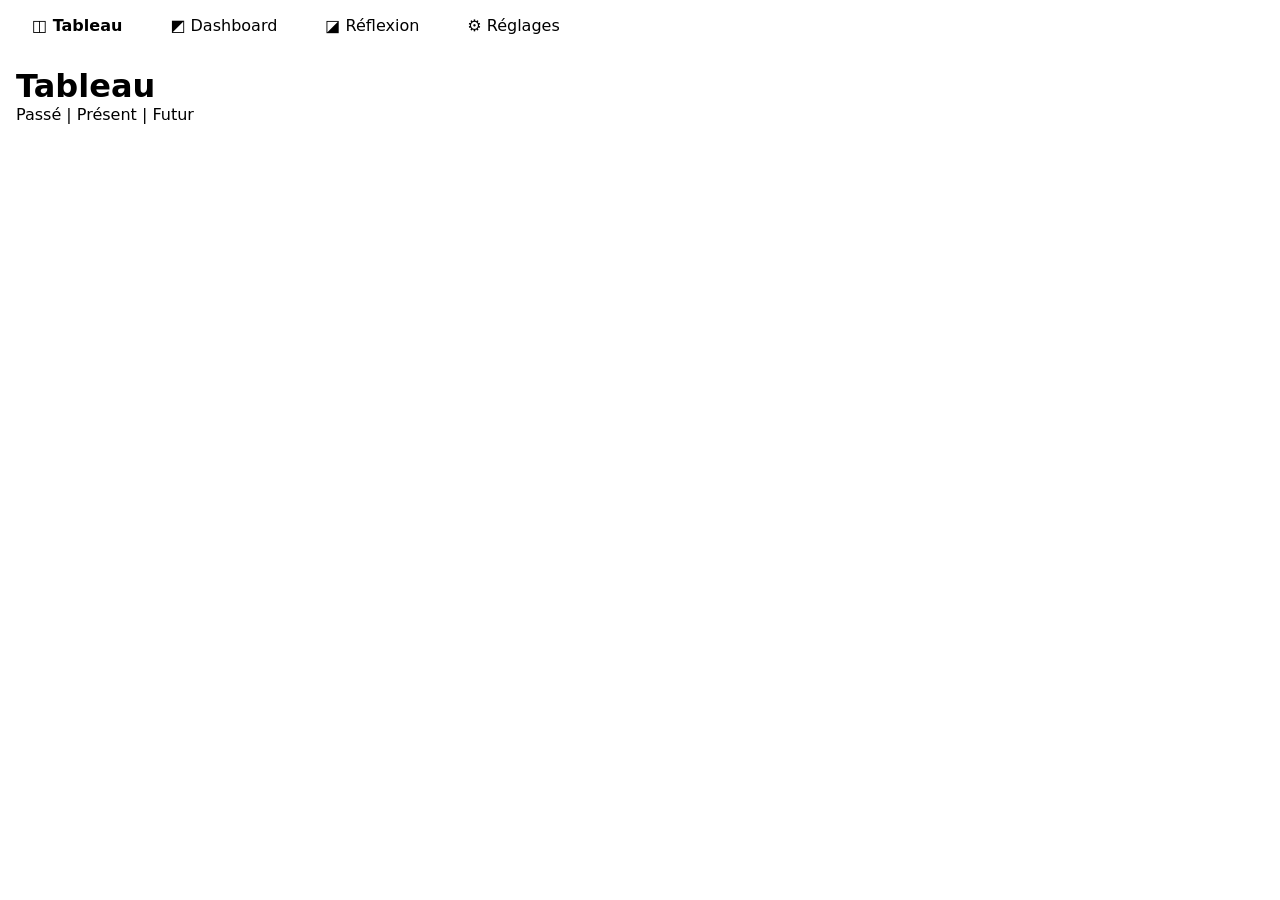
==== index.html @ 996bc5e1 "feat: add app shell with hash-based SPA router and navigation Create the main HTML shell, hash-based" ====
<!DOCTYPE html>
<html lang="fr">
<head>
  <meta charset="UTF-8">
  <meta name="viewport" content="width=device-width, initial-scale=1.0">
  <title>HabitTrack</title>
  <link rel="stylesheet" href="css/styles.css">
</head>
<body>
  <div id="root">
    <nav id="nav"></nav>
    <main id="app"></main>
  </div>
  <script type="module" src="js/app.js"></script>
</body>
</html>
---- css/styles.css ----
*, *::before, *::after { box-sizing: border-box; margin: 0; padding: 0; }
body { font-family: system-ui, -apple-system, sans-serif; min-height: 100vh; }
.nav-list { display: flex; list-style: none; gap: 1rem; padding: 1rem; }
.nav-link { text-decoration: none; color: inherit; padding: 0.5rem 1rem; border-radius: 0.5rem; }
.nav-link.active { font-weight: bold; }
#app { padding: 1rem; }
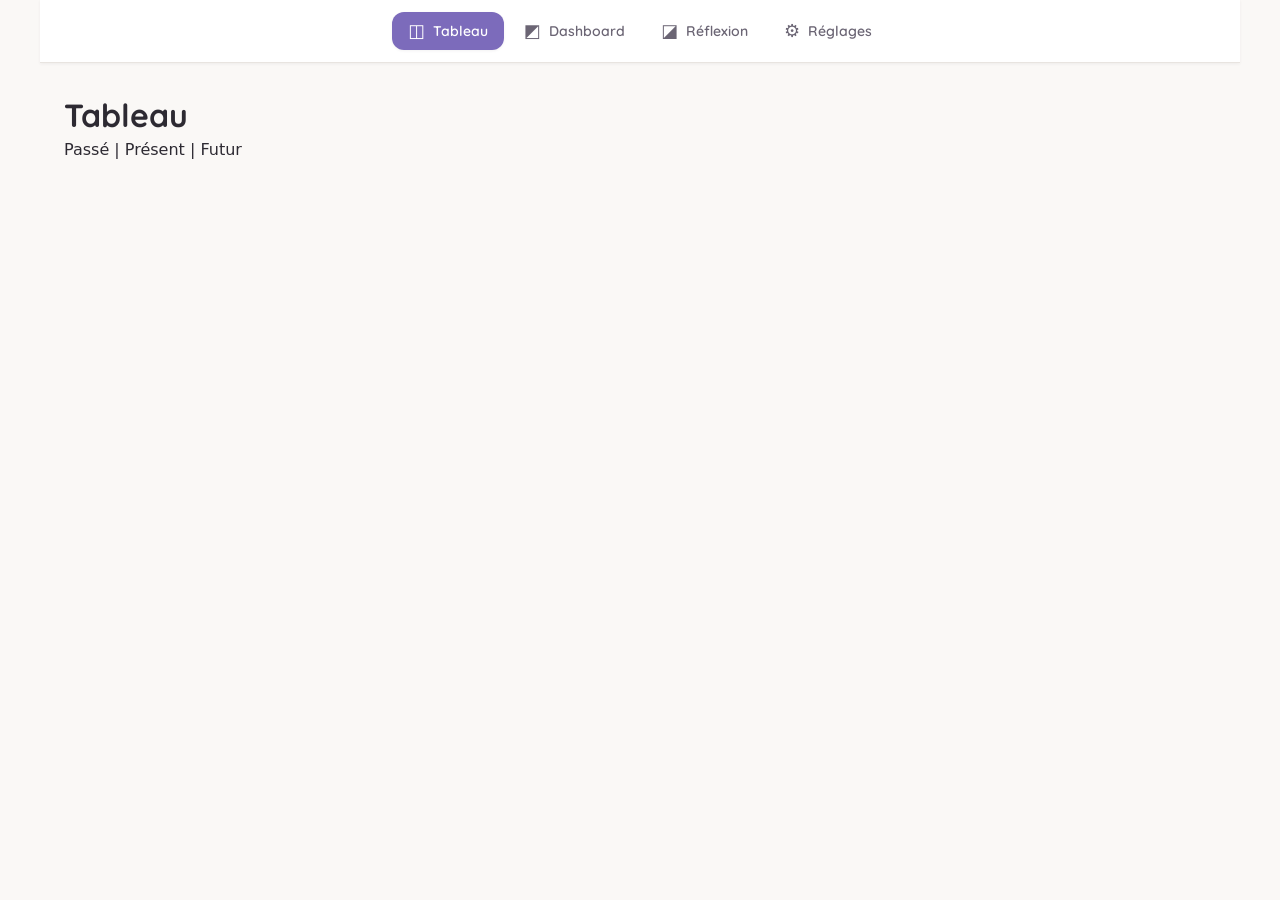
==== commit 34c6aa62: "feat: add UI/UX design system with temporal zone theming Warm personal growth aesthetic with Quicksa" ====
--- a/index.html
+++ b/index.html
@@ -4,6 +4,8 @@
   <meta charset="UTF-8">
   <meta name="viewport" content="width=device-width, initial-scale=1.0">
   <title>HabitTrack</title>
+  <link rel="preconnect" href="https://fonts.googleapis.com">
+  <link rel="preconnect" href="https://fonts.gstatic.com" crossorigin>
   <link rel="stylesheet" href="css/styles.css">
 </head>
 <body>
--- a/css/styles.css
+++ b/css/styles.css
@@ -1,6 +1,821 @@
-*, *::before, *::after { box-sizing: border-box; margin: 0; padding: 0; }
-body { font-family: system-ui, -apple-system, sans-serif; min-height: 100vh; }
-.nav-list { display: flex; list-style: none; gap: 1rem; padding: 1rem; }
-.nav-link { text-decoration: none; color: inherit; padding: 0.5rem 1rem; border-radius: 0.5rem; }
-.nav-link.active { font-weight: bold; }
-#app { padding: 1rem; }
+/* =============================================
+   HabitTrack — Design System
+   Personal habit tracker: Past / Present / Future
+
+   Typography: Quicksand (headings) + system-ui (body)
+   Style: Warm bento cards, soft shadows, rounded corners
+   ============================================= */
+
+/* --- Google Fonts --- */
+@import url('https://fonts.googleapis.com/css2?family=Quicksand:wght@400;500;600;700&display=swap');
+
+/* --- Design Tokens --- */
+:root {
+  /* Brand */
+  --color-primary: #7C6BBB;
+  --color-primary-light: #A594D6;
+  --color-primary-dark: #5B4A9E;
+
+  /* Temporal Zones */
+  --color-past: #C9A9A6;
+  --color-past-light: #F5EDEC;
+  --color-past-dark: #A07D79;
+  --color-past-bg: #FDF8F7;
+
+  --color-present: #2D9F72;
+  --color-present-light: #D1F0E2;
+  --color-present-dark: #1B7A53;
+  --color-present-bg: #F0FAF5;
+
+  --color-future: #6C8EBF;
+  --color-future-light: #E0EAF5;
+  --color-future-dark: #4A6D9E;
+  --color-future-bg: #F4F8FC;
+
+  /* Surfaces */
+  --color-bg: #FAF8F6;
+  --color-surface: #FFFFFF;
+  --color-surface-hover: #F7F5F3;
+
+  /* Text */
+  --color-text: #2D2A32;
+  --color-text-secondary: #6B6574;
+  --color-text-muted: #9D96A6;
+
+  /* Semantic */
+  --color-success: #2D9F72;
+  --color-danger: #D64545;
+  --color-danger-light: #FDF0F0;
+  --color-warning: #E5A828;
+
+  /* Borders & Shadows */
+  --color-border: #E8E4E0;
+  --shadow-sm: 0 1px 3px rgba(45, 42, 50, 0.06);
+  --shadow-md: 0 4px 12px rgba(45, 42, 50, 0.08);
+  --shadow-lg: 0 8px 24px rgba(45, 42, 50, 0.10);
+
+  /* Spacing (4px base) */
+  --space-1: 0.25rem;
+  --space-2: 0.5rem;
+  --space-3: 0.75rem;
+  --space-4: 1rem;
+  --space-5: 1.25rem;
+  --space-6: 1.5rem;
+  --space-8: 2rem;
+  --space-10: 2.5rem;
+  --space-12: 3rem;
+
+  /* Radius */
+  --radius-sm: 8px;
+  --radius-md: 12px;
+  --radius-lg: 16px;
+  --radius-xl: 20px;
+
+  /* Typography */
+  --font-heading: 'Quicksand', system-ui, sans-serif;
+  --font-body: system-ui, -apple-system, 'Segoe UI', sans-serif;
+  --font-size-xs: 0.75rem;
+  --font-size-sm: 0.875rem;
+  --font-size-base: 1rem;
+  --font-size-lg: 1.125rem;
+  --font-size-xl: 1.25rem;
+  --font-size-2xl: 1.5rem;
+  --font-size-3xl: 2rem;
+
+  /* Transitions */
+  --transition-fast: 150ms ease;
+  --transition-base: 200ms ease;
+  --transition-slow: 300ms ease;
+}
+
+/* --- Reset & Base --- */
+*, *::before, *::after {
+  box-sizing: border-box;
+  margin: 0;
+  padding: 0;
+}
+
+html {
+  font-size: 16px;
+  -webkit-text-size-adjust: 100%;
+}
+
+body {
+  font-family: var(--font-body);
+  font-size: var(--font-size-base);
+  line-height: 1.6;
+  color: var(--color-text);
+  background-color: var(--color-bg);
+  min-height: 100vh;
+  -webkit-font-smoothing: antialiased;
+}
+
+h1, h2, h3, h4 {
+  font-family: var(--font-heading);
+  font-weight: 700;
+  line-height: 1.3;
+  color: var(--color-text);
+}
+
+h1 { font-size: var(--font-size-3xl); }
+h2 { font-size: var(--font-size-2xl); margin-bottom: var(--space-4); }
+h3 { font-size: var(--font-size-lg); }
+
+/* --- Layout --- */
+#root {
+  max-width: 1200px;
+  margin: 0 auto;
+  min-height: 100vh;
+}
+
+#app {
+  padding: var(--space-6) var(--space-4);
+}
+
+@media (min-width: 768px) {
+  #app {
+    padding: var(--space-8) var(--space-6);
+  }
+}
+
+/* --- Navigation --- */
+#nav {
+  background: var(--color-surface);
+  border-bottom: 1px solid var(--color-border);
+  position: sticky;
+  top: 0;
+  z-index: 100;
+  box-shadow: var(--shadow-sm);
+}
+
+.nav-list {
+  display: flex;
+  list-style: none;
+  gap: var(--space-1);
+  padding: var(--space-3) var(--space-4);
+  justify-content: center;
+}
+
+.nav-link {
+  display: flex;
+  align-items: center;
+  gap: var(--space-2);
+  text-decoration: none;
+  color: var(--color-text-secondary);
+  padding: var(--space-2) var(--space-4);
+  border-radius: var(--radius-md);
+  font-family: var(--font-heading);
+  font-weight: 600;
+  font-size: var(--font-size-sm);
+  transition: all var(--transition-base);
+  cursor: pointer;
+}
+
+.nav-link:hover {
+  background: var(--color-surface-hover);
+  color: var(--color-text);
+}
+
+.nav-link:focus-visible {
+  outline: 2px solid var(--color-primary);
+  outline-offset: 2px;
+}
+
+.nav-link.active {
+  background: var(--color-primary);
+  color: #FFFFFF;
+  box-shadow: var(--shadow-sm);
+}
+
+.nav-icon {
+  font-size: var(--font-size-lg);
+  line-height: 1;
+}
+
+.nav-label {
+  display: none;
+}
+
+@media (min-width: 480px) {
+  .nav-label {
+    display: inline;
+  }
+}
+
+/* =============================================
+   BOARD PAGE
+   ============================================= */
+
+.board {
+  display: grid;
+  grid-template-columns: 1fr;
+  gap: var(--space-6);
+}
+
+@media (min-width: 768px) {
+  .board {
+    grid-template-columns: 1fr 1.2fr 1fr;
+    gap: var(--space-5);
+  }
+}
+
+.board-column {
+  background: var(--color-surface);
+  border-radius: var(--radius-xl);
+  padding: var(--space-5);
+  box-shadow: var(--shadow-sm);
+  border: 2px solid transparent;
+  transition: box-shadow var(--transition-base);
+  display: flex;
+  flex-direction: column;
+  min-height: 300px;
+}
+
+.board-column:hover {
+  box-shadow: var(--shadow-md);
+}
+
+/* Past zone */
+.board-column--past {
+  background: var(--color-past-bg);
+  border-color: var(--color-past-light);
+}
+
+.board-column--past .board-column-header h2 {
+  color: var(--color-past-dark);
+}
+
+/* Present zone — most prominent */
+.board-column--present {
+  background: var(--color-present-bg);
+  border-color: var(--color-present);
+  box-shadow: var(--shadow-md);
+}
+
+.board-column--present .board-column-header h2 {
+  color: var(--color-present-dark);
+}
+
+/* Future zone */
+.board-column--future {
+  background: var(--color-future-bg);
+  border-color: var(--color-future-light);
+}
+
+.board-column--future .board-column-header h2 {
+  color: var(--color-future-dark);
+}
+
+.board-column-header {
+  margin-bottom: var(--space-4);
+  padding-bottom: var(--space-3);
+  border-bottom: 1px solid var(--color-border);
+}
+
+.board-column-sublabel {
+  font-size: var(--font-size-sm);
+  color: var(--color-text-muted);
+  margin-top: var(--space-1);
+}
+
+.board-cards {
+  display: flex;
+  flex-direction: column;
+  gap: var(--space-3);
+  flex: 1;
+}
+
+.board-add {
+  margin-top: var(--space-4);
+  padding: var(--space-3) var(--space-4);
+  background: transparent;
+  border: 2px dashed var(--color-border);
+  border-radius: var(--radius-md);
+  color: var(--color-text-muted);
+  font-family: var(--font-heading);
+  font-weight: 600;
+  font-size: var(--font-size-sm);
+  cursor: pointer;
+  transition: all var(--transition-base);
+}
+
+.board-add:hover {
+  border-color: var(--color-primary-light);
+  color: var(--color-primary);
+  background: rgba(124, 107, 187, 0.04);
+}
+
+.board-add:focus-visible {
+  outline: 2px solid var(--color-primary);
+  outline-offset: 2px;
+}
+
+/* =============================================
+   HABIT CARDS
+   ============================================= */
+
+.habit-card {
+  background: var(--color-surface);
+  border-radius: var(--radius-md);
+  padding: var(--space-4);
+  box-shadow: var(--shadow-sm);
+  border-left: 4px solid var(--color-border);
+  transition: all var(--transition-base);
+}
+
+.habit-card:hover {
+  box-shadow: var(--shadow-md);
+  transform: translateY(-1px);
+}
+
+.habit-card--past {
+  border-left-color: var(--color-past);
+}
+
+.habit-card--present {
+  border-left-color: var(--color-present);
+}
+
+.habit-card--future {
+  border-left-color: var(--color-future);
+}
+
+.habit-card-header {
+  display: flex;
+  align-items: baseline;
+  gap: var(--space-2);
+  margin-bottom: var(--space-2);
+}
+
+.habit-title {
+  font-family: var(--font-heading);
+  font-size: var(--font-size-base);
+  font-weight: 600;
+  color: var(--color-text);
+  flex: 1;
+}
+
+.habit-category {
+  font-size: var(--font-size-xs);
+  color: var(--color-text-muted);
+  background: var(--color-surface-hover);
+  padding: var(--space-1) var(--space-2);
+  border-radius: var(--radius-sm);
+  white-space: nowrap;
+}
+
+.habit-card-meta {
+  display: flex;
+  align-items: center;
+  gap: var(--space-3);
+  margin-bottom: var(--space-3);
+  font-size: var(--font-size-sm);
+}
+
+.habit-streak {
+  color: var(--color-present-dark);
+  font-weight: 600;
+  font-family: var(--font-heading);
+}
+
+.habit-check {
+  width: 36px;
+  height: 36px;
+  border-radius: 50%;
+  border: 2px solid var(--color-border);
+  background: var(--color-surface);
+  color: var(--color-text-muted);
+  font-size: var(--font-size-lg);
+  display: flex;
+  align-items: center;
+  justify-content: center;
+  cursor: pointer;
+  transition: all var(--transition-fast);
+  margin-left: auto;
+  line-height: 1;
+}
+
+.habit-check:hover {
+  border-color: var(--color-present);
+  color: var(--color-present);
+}
+
+.habit-check.checked {
+  background: var(--color-present);
+  border-color: var(--color-present);
+  color: #FFFFFF;
+}
+
+.habit-check:focus-visible {
+  outline: 2px solid var(--color-primary);
+  outline-offset: 2px;
+}
+
+.habit-days-since {
+  color: var(--color-past-dark);
+  font-weight: 600;
+  font-family: var(--font-heading);
+}
+
+.habit-target {
+  color: var(--color-future-dark);
+  font-size: var(--font-size-sm);
+}
+
+.habit-card-actions {
+  display: flex;
+  align-items: center;
+  gap: var(--space-2);
+  padding-top: var(--space-3);
+  border-top: 1px solid var(--color-border);
+}
+
+.habit-move,
+.habit-delete {
+  padding: var(--space-1) var(--space-2);
+  border: 1px solid var(--color-border);
+  border-radius: var(--radius-sm);
+  background: var(--color-surface);
+  color: var(--color-text-secondary);
+  font-size: var(--font-size-sm);
+  cursor: pointer;
+  transition: all var(--transition-fast);
+  min-width: 32px;
+  min-height: 32px;
+  display: flex;
+  align-items: center;
+  justify-content: center;
+}
+
+.habit-move:hover {
+  border-color: var(--color-primary-light);
+  color: var(--color-primary);
+  background: rgba(124, 107, 187, 0.06);
+}
+
+.habit-delete {
+  margin-left: auto;
+}
+
+.habit-delete:hover {
+  border-color: var(--color-danger);
+  color: var(--color-danger);
+  background: var(--color-danger-light);
+}
+
+.habit-move:focus-visible,
+.habit-delete:focus-visible {
+  outline: 2px solid var(--color-primary);
+  outline-offset: 2px;
+}
+
+/* =============================================
+   DASHBOARD PAGE
+   ============================================= */
+
+.dashboard {
+  max-width: 900px;
+}
+
+.dashboard h1 {
+  margin-bottom: var(--space-6);
+}
+
+.stats-grid {
+  display: grid;
+  grid-template-columns: repeat(2, 1fr);
+  gap: var(--space-4);
+  margin-bottom: var(--space-8);
+}
+
+@media (min-width: 600px) {
+  .stats-grid {
+    grid-template-columns: repeat(4, 1fr);
+  }
+}
+
+.stat-card {
+  background: var(--color-surface);
+  border-radius: var(--radius-lg);
+  padding: var(--space-5);
+  box-shadow: var(--shadow-sm);
+  text-align: center;
+  display: flex;
+  flex-direction: column;
+  gap: var(--space-2);
+}
+
+.stat-value {
+  font-family: var(--font-heading);
+  font-size: var(--font-size-3xl);
+  font-weight: 700;
+  color: var(--color-primary);
+  line-height: 1;
+  font-variant-numeric: tabular-nums;
+}
+
+.stat-label {
+  font-size: var(--font-size-sm);
+  color: var(--color-text-muted);
+  font-weight: 500;
+}
+
+.dashboard-section {
+  background: var(--color-surface);
+  border-radius: var(--radius-lg);
+  padding: var(--space-6);
+  box-shadow: var(--shadow-sm);
+  margin-bottom: var(--space-6);
+}
+
+.dashboard-section h2 {
+  font-size: var(--font-size-xl);
+  margin-bottom: var(--space-4);
+}
+
+.chart-container {
+  width: 100%;
+  overflow-x: auto;
+}
+
+.chart-svg {
+  display: block;
+}
+
+.acquired-list,
+.upcoming-list {
+  list-style: none;
+  display: flex;
+  flex-direction: column;
+  gap: var(--space-3);
+}
+
+.acquired-list li,
+.upcoming-list li {
+  display: flex;
+  align-items: baseline;
+  gap: var(--space-2);
+  padding: var(--space-3);
+  background: var(--color-bg);
+  border-radius: var(--radius-sm);
+  font-weight: 500;
+}
+
+.text-muted {
+  color: var(--color-text-muted);
+  font-size: var(--font-size-sm);
+  font-weight: 400;
+}
+
+/* =============================================
+   WEEKLY REFLECTION PAGE
+   ============================================= */
+
+.weekly {
+  max-width: 700px;
+}
+
+.weekly h1 {
+  margin-bottom: var(--space-6);
+}
+
+.weekly-reminder {
+  background: linear-gradient(135deg, var(--color-present-light), var(--color-future-light));
+  color: var(--color-present-dark);
+  padding: var(--space-4);
+  border-radius: var(--radius-md);
+  font-weight: 600;
+  font-family: var(--font-heading);
+  margin-bottom: var(--space-6);
+  border: 1px solid var(--color-present-light);
+}
+
+.weekly-form {
+  background: var(--color-surface);
+  border-radius: var(--radius-lg);
+  padding: var(--space-6);
+  box-shadow: var(--shadow-sm);
+  margin-bottom: var(--space-8);
+}
+
+.form-group {
+  margin-bottom: var(--space-5);
+}
+
+.form-group:last-of-type {
+  margin-bottom: var(--space-6);
+}
+
+label {
+  display: block;
+  font-family: var(--font-heading);
+  font-weight: 600;
+  font-size: var(--font-size-base);
+  color: var(--color-text);
+  margin-bottom: var(--space-2);
+}
+
+textarea {
+  width: 100%;
+  padding: var(--space-3) var(--space-4);
+  border: 2px solid var(--color-border);
+  border-radius: var(--radius-md);
+  font-family: var(--font-body);
+  font-size: var(--font-size-base);
+  line-height: 1.6;
+  color: var(--color-text);
+  background: var(--color-bg);
+  resize: vertical;
+  transition: border-color var(--transition-fast);
+}
+
+textarea:focus {
+  outline: none;
+  border-color: var(--color-primary);
+  box-shadow: 0 0 0 3px rgba(124, 107, 187, 0.15);
+}
+
+textarea::placeholder {
+  color: var(--color-text-muted);
+}
+
+.weekly-history {
+  margin-top: var(--space-8);
+}
+
+.weekly-history h2 {
+  margin-bottom: var(--space-4);
+}
+
+.reflection-entry {
+  background: var(--color-surface);
+  border-radius: var(--radius-md);
+  margin-bottom: var(--space-3);
+  box-shadow: var(--shadow-sm);
+  overflow: hidden;
+}
+
+.reflection-entry summary {
+  padding: var(--space-4);
+  font-family: var(--font-heading);
+  font-weight: 600;
+  cursor: pointer;
+  transition: background var(--transition-fast);
+  list-style: none;
+}
+
+.reflection-entry summary::before {
+  content: '▸ ';
+  color: var(--color-primary);
+}
+
+.reflection-entry[open] summary::before {
+  content: '▾ ';
+}
+
+.reflection-entry summary:hover {
+  background: var(--color-surface-hover);
+}
+
+.reflection-content {
+  padding: 0 var(--space-4) var(--space-4);
+  display: flex;
+  flex-direction: column;
+  gap: var(--space-3);
+  font-size: var(--font-size-sm);
+  color: var(--color-text-secondary);
+  line-height: 1.7;
+}
+
+/* =============================================
+   SETTINGS PAGE
+   ============================================= */
+
+.settings {
+  max-width: 600px;
+}
+
+.settings h1 {
+  margin-bottom: var(--space-6);
+}
+
+.settings-section {
+  background: var(--color-surface);
+  border-radius: var(--radius-lg);
+  padding: var(--space-6);
+  box-shadow: var(--shadow-sm);
+  margin-bottom: var(--space-5);
+}
+
+.settings-section h2 {
+  font-size: var(--font-size-xl);
+  margin-bottom: var(--space-2);
+}
+
+.settings-section p {
+  color: var(--color-text-secondary);
+  font-size: var(--font-size-sm);
+  margin-bottom: var(--space-4);
+  line-height: 1.6;
+}
+
+.settings-danger {
+  border: 2px solid var(--color-danger-light);
+}
+
+.settings-danger h2 {
+  color: var(--color-danger);
+}
+
+/* =============================================
+   BUTTONS
+   ============================================= */
+
+.btn {
+  display: inline-flex;
+  align-items: center;
+  justify-content: center;
+  gap: var(--space-2);
+  padding: var(--space-3) var(--space-6);
+  border: 2px solid transparent;
+  border-radius: var(--radius-md);
+  font-family: var(--font-heading);
+  font-weight: 600;
+  font-size: var(--font-size-base);
+  cursor: pointer;
+  transition: all var(--transition-base);
+  text-decoration: none;
+  line-height: 1.4;
+  min-height: 44px;
+}
+
+.btn:focus-visible {
+  outline: 2px solid var(--color-primary);
+  outline-offset: 2px;
+}
+
+.btn-primary {
+  background: var(--color-primary);
+  color: #FFFFFF;
+  border-color: var(--color-primary);
+}
+
+.btn-primary:hover {
+  background: var(--color-primary-dark);
+  border-color: var(--color-primary-dark);
+  box-shadow: var(--shadow-md);
+}
+
+.btn-secondary {
+  background: var(--color-surface);
+  color: var(--color-text);
+  border-color: var(--color-border);
+}
+
+.btn-secondary:hover {
+  background: var(--color-surface-hover);
+  border-color: var(--color-text-muted);
+}
+
+.btn-danger {
+  background: var(--color-danger);
+  color: #FFFFFF;
+  border-color: var(--color-danger);
+}
+
+.btn-danger:hover {
+  background: #C03030;
+  border-color: #C03030;
+  box-shadow: var(--shadow-md);
+}
+
+/* =============================================
+   STATUS & FEEDBACK
+   ============================================= */
+
+.status-success {
+  color: var(--color-success);
+  font-weight: 600;
+  font-size: var(--font-size-sm);
+}
+
+.status-error {
+  color: var(--color-danger);
+  font-weight: 600;
+  font-size: var(--font-size-sm);
+}
+
+/* =============================================
+   REDUCED MOTION
+   ============================================= */
+
+@media (prefers-reduced-motion: reduce) {
+  *, *::before, *::after {
+    transition-duration: 0.01ms !important;
+    animation-duration: 0.01ms !important;
+  }
+
+  .habit-card:hover {
+    transform: none;
+  }
+}
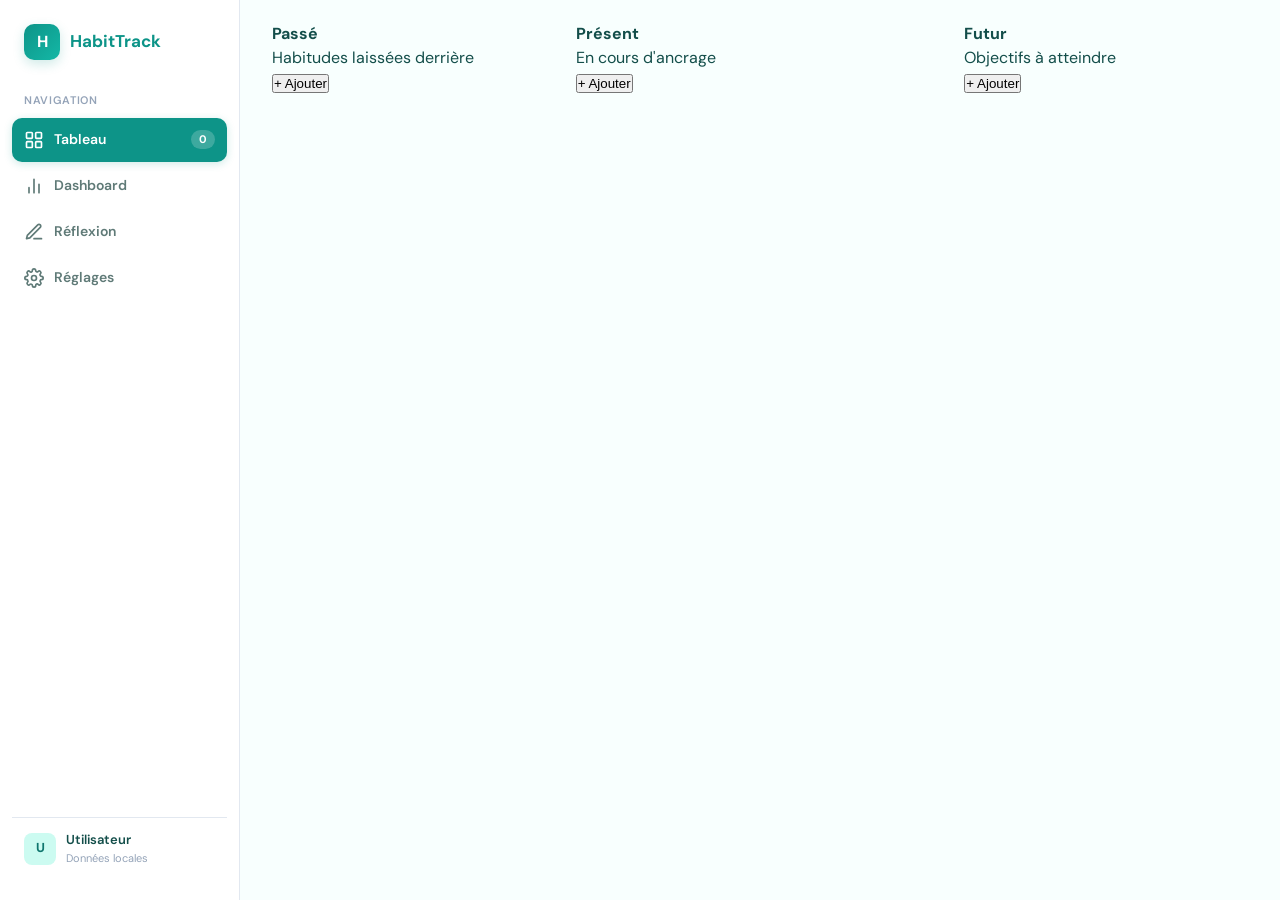
==== commit c2ad6a87: "feat: add theme system with light/dark modes and mobile bottom nav Add teal/light/dark theme palette" ====
--- a/index.html
+++ b/index.html
@@ -6,13 +6,31 @@
   <title>HabitTrack</title>
   <link rel="preconnect" href="https://fonts.googleapis.com">
   <link rel="preconnect" href="https://fonts.gstatic.com" crossorigin>
+  <link href="https://fonts.googleapis.com/css2?family=DM+Sans:wght@400;500;600;700&display=swap" rel="stylesheet">
+  <script>
+    // Apply theme before first paint to prevent flash
+    (function() {
+      try {
+        var raw = localStorage.getItem('habittrack_data');
+        if (raw) {
+          var d = JSON.parse(raw);
+          var t = d.settings && d.settings.theme;
+          if (t && t !== 'teal') document.documentElement.setAttribute('data-theme', t);
+        } else if (window.matchMedia('(prefers-color-scheme: dark)').matches) {
+          document.documentElement.setAttribute('data-theme', 'dark');
+        }
+      } catch(e) {}
+    })();
+  </script>
   <link rel="stylesheet" href="css/styles.css">
 </head>
 <body>
-  <div id="root">
-    <nav id="nav"></nav>
+  <aside class="sidebar" id="sidebar"></aside>
+  <nav class="bottom-nav" id="bottom-nav" aria-label="Navigation mobile"></nav>
+  <div class="main-wrap">
     <main id="app"></main>
   </div>
+  <div class="toast-container" id="toast-container"></div>
   <script type="module" src="js/app.js"></script>
 </body>
 </html>
--- a/css/styles.css
+++ b/css/styles.css
@@ -1,821 +1,437 @@
 /* =============================================
-   HabitTrack — Design System
-   Personal habit tracker: Past / Present / Future
-
-   Typography: Quicksand (headings) + system-ui (body)
-   Style: Warm bento cards, soft shadows, rounded corners
+   HabitTrack — V2 "Sidebar" Design System
+   DM Sans · Teal primary · Sidebar layout
    ============================================= */
 
-/* --- Google Fonts --- */
-@import url('https://fonts.googleapis.com/css2?family=Quicksand:wght@400;500;600;700&display=swap');
-
-/* --- Design Tokens --- */
 :root {
-  /* Brand */
-  --color-primary: #7C6BBB;
-  --color-primary-light: #A594D6;
-  --color-primary-dark: #5B4A9E;
-
-  /* Temporal Zones */
-  --color-past: #C9A9A6;
-  --color-past-light: #F5EDEC;
-  --color-past-dark: #A07D79;
-  --color-past-bg: #FDF8F7;
-
-  --color-present: #2D9F72;
-  --color-present-light: #D1F0E2;
-  --color-present-dark: #1B7A53;
-  --color-present-bg: #F0FAF5;
-
-  --color-future: #6C8EBF;
-  --color-future-light: #E0EAF5;
-  --color-future-dark: #4A6D9E;
-  --color-future-bg: #F4F8FC;
-
-  /* Surfaces */
-  --color-bg: #FAF8F6;
-  --color-surface: #FFFFFF;
-  --color-surface-hover: #F7F5F3;
-
-  /* Text */
-  --color-text: #2D2A32;
-  --color-text-secondary: #6B6574;
-  --color-text-muted: #9D96A6;
-
-  /* Semantic */
-  --color-success: #2D9F72;
-  --color-danger: #D64545;
-  --color-danger-light: #FDF0F0;
-  --color-warning: #E5A828;
-
-  /* Borders & Shadows */
-  --color-border: #E8E4E0;
-  --shadow-sm: 0 1px 3px rgba(45, 42, 50, 0.06);
-  --shadow-md: 0 4px 12px rgba(45, 42, 50, 0.08);
-  --shadow-lg: 0 8px 24px rgba(45, 42, 50, 0.10);
-
-  /* Spacing (4px base) */
-  --space-1: 0.25rem;
-  --space-2: 0.5rem;
-  --space-3: 0.75rem;
-  --space-4: 1rem;
-  --space-5: 1.25rem;
-  --space-6: 1.5rem;
-  --space-8: 2rem;
-  --space-10: 2.5rem;
-  --space-12: 3rem;
-
-  /* Radius */
-  --radius-sm: 8px;
-  --radius-md: 12px;
+  --primary: #0D9488;
+  --primary-light: #14B8A6;
+  --primary-dark: #0F766E;
+  --primary-50: #F0FDFA;
+  --primary-100: #CCFBF1;
+  --primary-200: #99F6E4;
+  --accent: #EA580C;
+  --accent-light: #FFF7ED;
+  --accent-100: #FFEDD5;
+  --past: #94A3B8;
+  --past-light: #F1F5F9;
+  --past-dark: #64748B;
+  --present: #0D9488;
+  --present-light: #CCFBF1;
+  --present-dark: #0F766E;
+  --future: #6366F1;
+  --future-light: #EEF2FF;
+  --future-dark: #4F46E5;
+  --bg: #F8FFFE;
+  --bg-sidebar: #FFFFFF;
+  --surface: #FFFFFF;
+  --surface-alt: #F0FDFA;
+  --text: #134E4A;
+  --text-secondary: #5F7A77;
+  --text-muted: #94A3B8;
+  --border: #E2E8F0;
+  --border-teal: #99F6E4;
+  --danger: #DC2626;
+  --danger-light: #FEF2F2;
+  --success: #059669;
+  --warning: #D97706;
+  --radius: 12px;
   --radius-lg: 16px;
-  --radius-xl: 20px;
-
-  /* Typography */
-  --font-heading: 'Quicksand', system-ui, sans-serif;
-  --font-body: system-ui, -apple-system, 'Segoe UI', sans-serif;
-  --font-size-xs: 0.75rem;
-  --font-size-sm: 0.875rem;
-  --font-size-base: 1rem;
-  --font-size-lg: 1.125rem;
-  --font-size-xl: 1.25rem;
-  --font-size-2xl: 1.5rem;
-  --font-size-3xl: 2rem;
-
-  /* Transitions */
-  --transition-fast: 150ms ease;
-  --transition-base: 200ms ease;
-  --transition-slow: 300ms ease;
-}
-
-/* --- Reset & Base --- */
-*, *::before, *::after {
-  box-sizing: border-box;
-  margin: 0;
-  padding: 0;
-}
-
-html {
-  font-size: 16px;
-  -webkit-text-size-adjust: 100%;
-}
+  --radius-xl: 24px;
+  --shadow-sm: 0 1px 3px rgba(13,148,136,0.04);
+  --shadow: 0 4px 16px rgba(13,148,136,0.06);
+  --shadow-lg: 0 12px 40px rgba(13,148,136,0.10);
+  --font: 'DM Sans', system-ui, -apple-system, 'Segoe UI', sans-serif;
+  --sidebar-w: 240px;
+  --transition: 200ms ease;
+}
+
+/* ============= THEME: LIGHT ============= */
+[data-theme="light"] {
+  --primary: #6366F1;
+  --primary-light: #818CF8;
+  --primary-dark: #4F46E5;
+  --primary-50: #EEF2FF;
+  --primary-100: #E0E7FF;
+  --primary-200: #C7D2FE;
+  --accent: #EA580C;
+  --accent-light: #FFF7ED;
+  --accent-100: #FFEDD5;
+  --present: #6366F1;
+  --present-light: #E0E7FF;
+  --present-dark: #4F46E5;
+  --bg: #FAFAFA;
+  --bg-sidebar: #FFFFFF;
+  --surface: #FFFFFF;
+  --surface-alt: #F5F5F5;
+  --text: #1E293B;
+  --text-secondary: #64748B;
+  --text-muted: #94A3B8;
+  --border: #E2E8F0;
+  --border-teal: #C7D2FE;
+  --shadow-sm: 0 1px 3px rgba(0,0,0,0.04);
+  --shadow: 0 4px 16px rgba(0,0,0,0.06);
+  --shadow-lg: 0 12px 40px rgba(0,0,0,0.08);
+}
+
+/* ============= THEME: DARK ============= */
+[data-theme="dark"] {
+  --primary: #14B8A6;
+  --primary-light: #2DD4BF;
+  --primary-dark: #0D9488;
+  --primary-50: rgba(20,184,166,0.08);
+  --primary-100: rgba(20,184,166,0.15);
+  --primary-200: rgba(20,184,166,0.25);
+  --accent: #FB923C;
+  --accent-light: rgba(251,146,60,0.1);
+  --accent-100: rgba(251,146,60,0.15);
+  --past: #94A3B8;
+  --past-light: rgba(148,163,184,0.1);
+  --past-dark: #CBD5E1;
+  --present: #14B8A6;
+  --present-light: rgba(20,184,166,0.15);
+  --present-dark: #2DD4BF;
+  --future: #818CF8;
+  --future-light: rgba(129,140,248,0.1);
+  --future-dark: #A5B4FC;
+  --bg: #0C0A13;
+  --bg-sidebar: #141220;
+  --surface: #1A1825;
+  --surface-alt: #211F2E;
+  --text: #E2E8F0;
+  --text-secondary: #94A3B8;
+  --text-muted: #64748B;
+  --border: #2D2B3A;
+  --border-teal: rgba(20,184,166,0.25);
+  --danger: #EF4444;
+  --danger-light: rgba(239,68,68,0.1);
+  --success: #34D399;
+  --warning: #FBBF24;
+  --shadow-sm: 0 1px 3px rgba(0,0,0,0.3);
+  --shadow: 0 4px 16px rgba(0,0,0,0.4);
+  --shadow-lg: 0 12px 40px rgba(0,0,0,0.5);
+}
+[data-theme="dark"] .modal-overlay { background: rgba(0,0,0,0.5); }
+[data-theme="dark"] .logo-mark { box-shadow: 0 4px 12px rgba(0,0,0,0.3); }
+
+*, *::before, *::after { box-sizing: border-box; margin: 0; padding: 0; }
+html { font-size: 16px; -webkit-text-size-adjust: 100%; }
 
 body {
-  font-family: var(--font-body);
-  font-size: var(--font-size-base);
+  font-family: var(--font);
+  font-size: 1rem;
   line-height: 1.6;
-  color: var(--color-text);
-  background-color: var(--color-bg);
+  color: var(--text);
+  background: var(--bg);
   min-height: 100vh;
+  display: flex;
   -webkit-font-smoothing: antialiased;
 }
 
-h1, h2, h3, h4 {
-  font-family: var(--font-heading);
-  font-weight: 700;
-  line-height: 1.3;
-  color: var(--color-text);
-}
-
-h1 { font-size: var(--font-size-3xl); }
-h2 { font-size: var(--font-size-2xl); margin-bottom: var(--space-4); }
-h3 { font-size: var(--font-size-lg); }
-
-/* --- Layout --- */
-#root {
-  max-width: 1200px;
-  margin: 0 auto;
-  min-height: 100vh;
-}
-
-#app {
-  padding: var(--space-6) var(--space-4);
-}
-
-@media (min-width: 768px) {
-  #app {
-    padding: var(--space-8) var(--space-6);
+h1, h2, h3, h4 { font-weight: 700; line-height: 1.3; }
+h1 { font-size: 1.625rem; }
+h2 { font-size: 1rem; }
+h3 { font-size: 0.9375rem; }
+
+/* === Icon wrapper === */
+.i { display: inline-flex; align-items: center; justify-content: center; width: 20px; height: 20px; flex-shrink: 0; }
+.i svg { width: 100%; height: 100%; }
+.i-sm { width: 16px; height: 16px; }
+.i-lg { width: 24px; height: 24px; }
+
+/* ============= SIDEBAR ============= */
+.sidebar { width: var(--sidebar-w); background: var(--bg-sidebar); border-right: 1px solid var(--border); position: fixed; top: 0; left: 0; bottom: 0; z-index: 100; display: flex; flex-direction: column; padding: 20px 12px; overflow-y: auto; }
+.sidebar-logo { display: flex; align-items: center; gap: 10px; padding: 4px 12px; margin-bottom: 28px; font-weight: 700; font-size: 17px; color: var(--primary); }
+.logo-mark { width: 36px; height: 36px; background: linear-gradient(135deg, var(--primary), var(--primary-light)); border-radius: 10px; display: flex; align-items: center; justify-content: center; color: #FFF; font-weight: 700; font-size: 16px; box-shadow: 0 4px 12px rgba(13,148,136,0.2); }
+.sidebar-label { font-size: 11px; font-weight: 600; color: var(--text-muted); text-transform: uppercase; letter-spacing: 0.06em; padding: 0 12px; margin-bottom: 8px; }
+.sidebar-nav { list-style: none; display: flex; flex-direction: column; gap: 2px; margin-bottom: 24px; }
+.sidebar-link { display: flex; align-items: center; gap: 10px; padding: 10px 12px; border-radius: 10px; font-weight: 600; font-size: 14px; color: var(--text-secondary); cursor: pointer; transition: all var(--transition); border: none; background: none; font-family: var(--font); width: 100%; text-align: left; min-height: 44px; text-decoration: none; }
+.sidebar-link:hover { background: var(--primary-50); color: var(--text); }
+.sidebar-link.active { background: var(--primary); color: #FFF; box-shadow: 0 2px 8px rgba(13,148,136,0.2); }
+.sidebar-link .badge { margin-left: auto; font-size: 11px; font-weight: 700; background: var(--primary-100); color: var(--primary-dark); padding: 1px 8px; border-radius: 10px; }
+.sidebar-link.active .badge { background: rgba(255,255,255,0.2); color: #FFF; }
+.sidebar-spacer { flex: 1; }
+.sidebar-footer { padding: 12px; border-top: 1px solid var(--border); display: flex; align-items: center; gap: 10px; font-size: 13px; color: var(--text-muted); }
+.sidebar-avatar { width: 32px; height: 32px; border-radius: 8px; background: var(--primary-100); color: var(--primary-dark); display: flex; align-items: center; justify-content: center; font-weight: 700; font-size: 13px; }
+.sidebar-user-name { font-weight: 600; font-size: 13px; color: var(--text); }
+.sidebar-user-detail { font-size: 11px; }
+
+/* ============= MAIN ============= */
+.main-wrap { flex: 1; margin-left: var(--sidebar-w); min-height: 100vh; }
+#app { padding: 24px 32px 48px; max-width: 1100px; animation: fade-in 200ms ease; }
+.page-header { margin-bottom: 24px; }
+.page-header h1 { font-size: 26px; }
+.page-header p { color: var(--text-secondary); font-size: 14px; margin-top: 4px; }
+
+/* ============= BOARD ============= */
+.board { display: grid; grid-template-columns: 1fr 1.3fr 1fr; gap: 20px; }
+.zone { background: var(--surface); border-radius: var(--radius-xl); padding: 24px; border: 1px solid var(--border); min-height: 400px; display: flex; flex-direction: column; transition: box-shadow var(--transition); }
+.zone:hover { box-shadow: var(--shadow); }
+.zone--present { border-color: var(--border-teal); box-shadow: var(--shadow); background: linear-gradient(180deg, var(--primary-50) 0%, var(--surface) 100%); }
+.zone-head { display: flex; align-items: center; gap: 12px; margin-bottom: 20px; padding-bottom: 16px; border-bottom: 1px solid var(--border); }
+.zone-icon { width: 40px; height: 40px; border-radius: 12px; display: flex; align-items: center; justify-content: center; }
+.zone--past .zone-icon { background: var(--past-light); color: var(--past-dark); }
+.zone--present .zone-icon { background: var(--primary-100); color: var(--primary-dark); }
+.zone--future .zone-icon { background: var(--future-light); color: var(--future-dark); }
+.zone-info { flex: 1; }
+.zone-title { font-size: 17px; font-weight: 700; }
+.zone-sub { font-size: 12px; color: var(--text-muted); margin-top: 2px; }
+.zone-count { font-size: 12px; font-weight: 700; color: var(--text-muted); background: var(--surface-alt); padding: 3px 10px; border-radius: 10px; }
+.board-cards { display: flex; flex-direction: column; gap: 12px; flex: 1; }
+
+/* ============= HABIT CARD ============= */
+.habit-card { background: var(--surface); border-radius: var(--radius); padding: 16px; border: 1px solid var(--border); transition: all var(--transition); animation: fade-in 200ms ease; }
+.habit-card:hover { border-color: var(--border-teal); box-shadow: 0 2px 12px rgba(13,148,136,0.06); transform: translateY(-1px); }
+.card-top { display: flex; align-items: center; gap: 10px; margin-bottom: 12px; }
+.card-dot { width: 8px; height: 8px; border-radius: 50%; flex-shrink: 0; }
+.habit-card--past .card-dot { background: var(--past); }
+.habit-card--present .card-dot { background: var(--primary); }
+.habit-card--future .card-dot { background: var(--future); }
+.card-title { font-weight: 600; font-size: 15px; flex: 1; }
+.card-cat { font-size: 11px; color: var(--primary-dark); background: var(--primary-100); padding: 3px 10px; border-radius: 8px; font-weight: 600; }
+.card-body { margin-bottom: 12px; }
+.streak-row { display: flex; align-items: center; gap: 10px; }
+.streak-label { font-weight: 700; font-size: 14px; color: var(--accent); display: flex; align-items: center; gap: 4px; white-space: nowrap; }
+.streak-track { flex: 1; height: 6px; background: var(--primary-100); border-radius: 3px; overflow: hidden; }
+.streak-fill { height: 100%; background: linear-gradient(90deg, var(--primary-200), var(--primary)); border-radius: 3px; transition: width 300ms ease; }
+.streak-target { font-size: 11px; color: var(--text-muted); font-weight: 600; }
+.meta-text { font-size: 13px; font-weight: 600; }
+.meta-text--past { color: var(--past-dark); }
+.meta-text--future { color: var(--future-dark); }
+.check-ring { width: 48px; height: 48px; border-radius: 50%; border: 2.5px solid var(--border); background: var(--surface); color: var(--text-muted); display: flex; align-items: center; justify-content: center; cursor: pointer; transition: all 150ms ease; flex-shrink: 0; padding: 0; font-family: var(--font); }
+.check-ring:hover { border-color: var(--primary); color: var(--primary); transform: scale(1.05); }
+.check-ring.done { background: linear-gradient(135deg, var(--primary), var(--primary-light)); border-color: var(--primary); color: #FFF; box-shadow: 0 4px 12px rgba(13,148,136,0.2); }
+.check-ring:focus-visible { outline: 2px solid var(--primary); outline-offset: 2px; }
+.card-actions { display: flex; align-items: center; gap: 6px; padding-top: 12px; border-top: 1px solid var(--border); }
+.card-btn { padding: 0; width: 44px; height: 44px; border: 1px solid var(--border); border-radius: 8px; background: var(--surface); color: var(--text-muted); font-size: 14px; cursor: pointer; transition: all 150ms ease; display: flex; align-items: center; justify-content: center; font-family: var(--font); }
+.card-btn:hover { border-color: var(--primary); color: var(--primary); background: var(--primary-50); }
+.card-btn--del { margin-left: auto; }
+.card-btn--del:hover { border-color: var(--danger); color: var(--danger); background: var(--danger-light); }
+.card-btn:focus-visible { outline: 2px solid var(--primary); outline-offset: 2px; }
+
+/* ============= EMPTY STATE ============= */
+.empty-state { flex: 1; display: flex; flex-direction: column; align-items: center; justify-content: center; padding: 32px 16px; text-align: center; }
+.empty-state-icon { width: 56px; height: 56px; color: var(--text-muted); opacity: 0.4; margin-bottom: 14px; }
+.empty-state-icon svg { width: 100%; height: 100%; stroke: currentColor; stroke-width: 1.5; fill: none; stroke-linecap: round; stroke-linejoin: round; }
+.empty-state p { font-size: 14px; color: var(--text-muted); line-height: 1.5; max-width: 200px; }
+
+/* ============= ADD BUTTON ============= */
+.zone-add { margin-top: 14px; padding: 14px; background: transparent; border: 2px dashed var(--border-teal); border-radius: var(--radius); color: var(--primary); font-family: var(--font); font-weight: 600; font-size: 14px; cursor: pointer; transition: all var(--transition); min-height: 48px; display: flex; align-items: center; justify-content: center; gap: 8px; }
+.zone-add:hover { background: var(--primary-100); border-color: var(--primary); }
+.zone-add:focus-visible { outline: 2px solid var(--primary); outline-offset: 2px; }
+
+/* ============= BUTTONS ============= */
+.btn { padding: 11px 24px; border-radius: var(--radius); font-family: var(--font); font-weight: 600; font-size: 14px; cursor: pointer; border: 1.5px solid transparent; transition: all var(--transition); min-height: 44px; display: inline-flex; align-items: center; justify-content: center; gap: 8px; text-decoration: none; line-height: 1.4; }
+.btn:focus-visible { outline: 2px solid var(--primary); outline-offset: 2px; }
+.btn--primary { background: var(--primary); color: #FFF; }
+.btn--primary:hover { background: var(--primary-dark); box-shadow: var(--shadow); }
+.btn--ghost { background: var(--surface); color: var(--text-secondary); border-color: var(--border); }
+.btn--ghost:hover { background: var(--primary-50); }
+.btn--secondary { background: var(--surface-alt); color: var(--primary-dark); border-color: var(--border-teal); }
+.btn--secondary:hover { background: var(--primary-100); }
+.btn--danger { background: var(--danger); color: #FFF; }
+.btn--danger:hover { background: #B91C1C; }
+
+/* ============= MODAL ============= */
+.modal-overlay { position: fixed; inset: 0; background: rgba(15,78,74,0.3); backdrop-filter: blur(6px); -webkit-backdrop-filter: blur(6px); display: flex; align-items: center; justify-content: center; z-index: 500; animation: fade-in 150ms ease; }
+.modal { background: var(--surface); border-radius: var(--radius-xl); padding: 28px; width: 440px; max-width: 92vw; box-shadow: var(--shadow-lg); animation: modal-in 250ms ease; }
+.modal h3 { font-size: 18px; font-weight: 700; margin-bottom: 20px; }
+.modal .field { margin-bottom: 16px; }
+.modal .field label { display: block; font-size: 12px; font-weight: 600; color: var(--text-secondary); margin-bottom: 6px; text-transform: uppercase; letter-spacing: 0.03em; }
+.modal .field input, .modal .field select { width: 100%; padding: 10px 14px; border: 1.5px solid var(--border); border-radius: var(--radius); font-family: var(--font); font-size: 14px; color: var(--text); background: var(--primary-50); transition: border-color 150ms ease; min-height: 44px; }
+.modal .field input:focus, .modal .field select:focus { outline: none; border-color: var(--primary); box-shadow: 0 0 0 3px rgba(13,148,136,0.1); }
+.modal-foot { display: flex; gap: 10px; justify-content: flex-end; margin-top: 24px; }
+
+/* ============= TOAST ============= */
+.toast-container { position: fixed; bottom: 24px; left: 50%; transform: translateX(-50%); z-index: 600; display: flex; flex-direction: column; gap: 8px; align-items: center; pointer-events: none; }
+.toast { background: var(--text); color: #FFF; padding: 14px 22px; border-radius: var(--radius); font-size: 14px; font-weight: 600; box-shadow: var(--shadow-lg); display: flex; align-items: center; gap: 10px; animation: toast-in 300ms ease; pointer-events: auto; white-space: nowrap; }
+.toast-check { color: var(--primary-light); }
+.toast-undo { color: var(--primary-200); cursor: pointer; margin-left: 8px; text-decoration: underline; font-weight: 600; background: none; border: none; font-family: var(--font); font-size: 14px; padding: 0; }
+.toast-undo:hover { color: #FFF; }
+.toast--exit { animation: toast-out 300ms ease forwards; }
+
+/* ============= DASHBOARD ============= */
+.dash-stats { display: grid; grid-template-columns: repeat(4, 1fr); gap: 16px; margin-bottom: 28px; }
+.stat-card { background: var(--surface); border-radius: var(--radius-lg); padding: 22px; border: 1px solid var(--border); transition: box-shadow var(--transition); position: relative; overflow: hidden; }
+.stat-card:hover { box-shadow: var(--shadow); }
+.stat-card::before { content: ''; position: absolute; top: 0; left: 0; right: 0; height: 3px; }
+.stat-card--teal::before { background: var(--primary); }
+.stat-card--orange::before { background: var(--accent); }
+.stat-card--indigo::before { background: var(--future); }
+.stat-card--slate::before { background: var(--past); }
+.stat-top { display: flex; align-items: center; justify-content: space-between; margin-bottom: 12px; }
+.stat-icon { width: 40px; height: 40px; border-radius: 10px; display: flex; align-items: center; justify-content: center; }
+.stat-icon--teal { background: var(--primary-100); color: var(--primary-dark); }
+.stat-icon--orange { background: var(--accent-100); color: var(--accent); }
+.stat-icon--indigo { background: var(--future-light); color: var(--future-dark); }
+.stat-icon--slate { background: var(--past-light); color: var(--past-dark); }
+.stat-trend { font-size: 11px; font-weight: 700; padding: 2px 8px; border-radius: 6px; }
+.stat-trend--up { color: var(--success); background: #ECFDF5; }
+.stat-trend--down { color: var(--danger); background: var(--danger-light); }
+.stat-val { font-size: 32px; font-weight: 700; line-height: 1; font-variant-numeric: tabular-nums; }
+.stat-lbl { font-size: 13px; color: var(--text-muted); margin-top: 4px; font-weight: 500; }
+.dash-grid { display: grid; grid-template-columns: 1.5fr 1fr; gap: 20px; }
+.panel { background: var(--surface); border-radius: var(--radius-lg); padding: 24px; border: 1px solid var(--border); }
+.panel h2 { font-size: 16px; font-weight: 700; margin-bottom: 18px; display: flex; align-items: center; gap: 8px; }
+.chart-wrap { width: 100%; overflow-x: auto; }
+.chart-wrap svg { display: block; width: 100%; }
+.chart-bar { fill: var(--primary-200); transition: fill 150ms ease; }
+.chart-bar:hover { fill: var(--primary); }
+.chart-bar-today { fill: var(--primary); }
+.chart-axis { stroke: var(--border); }
+.chart-grid { stroke: var(--border); stroke-dasharray: 4 4; }
+.chart-label { fill: var(--text-muted); font-size: 11px; font-family: var(--font); }
+.habit-progress { list-style: none; display: flex; flex-direction: column; gap: 14px; }
+.hp-item { display: flex; align-items: center; gap: 12px; }
+.hp-dot { width: 10px; height: 10px; border-radius: 50%; flex-shrink: 0; background: var(--primary); }
+.hp-info { flex: 1; }
+.hp-name { font-weight: 600; font-size: 14px; }
+.hp-detail { font-size: 12px; color: var(--text-muted); margin-top: 2px; }
+.hp-bar { height: 6px; background: var(--primary-100); border-radius: 3px; overflow: hidden; margin-top: 4px; }
+.hp-fill { height: 100%; border-radius: 3px; background: var(--primary); }
+.hp-pct { font-size: 13px; font-weight: 700; color: var(--primary-dark); min-width: 40px; text-align: right; }
+.mini-list { list-style: none; display: flex; flex-direction: column; gap: 10px; }
+.mini-list li { display: flex; align-items: center; gap: 10px; padding: 10px 14px; background: var(--surface-alt); border-radius: 10px; }
+.mini-list .dot { width: 8px; height: 8px; border-radius: 50%; flex-shrink: 0; }
+.mini-list .dot--past { background: var(--past); }
+.mini-list .dot--future { background: var(--future); }
+.mini-list .nm { font-weight: 600; font-size: 14px; flex: 1; }
+.mini-list .dt { font-size: 12px; color: var(--text-muted); }
+.panel--tip { background: linear-gradient(135deg, var(--primary-50), var(--accent-light)); border-color: var(--border-teal); }
+.panel--tip h2 { font-size: 15px; }
+.panel--tip p { font-size: 13px; color: var(--text-secondary); line-height: 1.6; margin: 0; }
+
+/* ============= WEEKLY ============= */
+.weekly-wrap { max-width: 760px; }
+.week-nav { display: flex; align-items: center; gap: 12px; margin-bottom: 24px; }
+.week-nav-btn { width: 40px; height: 40px; border-radius: 10px; border: 1px solid var(--border); background: var(--surface); color: var(--text-secondary); cursor: pointer; display: flex; align-items: center; justify-content: center; transition: all var(--transition); font-family: var(--font); }
+.week-nav-btn:hover { background: var(--primary-50); color: var(--primary); border-color: var(--primary-light); }
+.week-current { font-weight: 700; font-size: 15px; padding: 8px 18px; background: var(--primary-50); border-radius: 10px; color: var(--primary-dark); border: 1px solid var(--border-teal); }
+.reminder { background: linear-gradient(135deg, var(--primary-100), var(--future-light)); border: 1px solid var(--border-teal); border-radius: var(--radius); padding: 14px 20px; margin-bottom: 24px; display: flex; align-items: center; gap: 10px; font-size: 14px; font-weight: 600; color: var(--primary-dark); }
+.form-card { background: var(--surface); border-radius: var(--radius-lg); padding: 28px; border: 1px solid var(--border); margin-bottom: 36px; }
+.form-card .field { margin-bottom: 20px; }
+.form-card .field:last-of-type { margin-bottom: 0; }
+.form-card .field label { display: flex; align-items: center; gap: 8px; font-size: 15px; font-weight: 600; color: var(--text); margin-bottom: 10px; }
+.form-card .field label .i { color: var(--primary); }
+.form-card .field textarea { width: 100%; padding: 14px 16px; border: 1.5px solid var(--border); border-radius: var(--radius); font-family: var(--font); font-size: 14px; color: var(--text); background: var(--surface-alt); resize: vertical; min-height: 90px; line-height: 1.6; transition: border-color 150ms ease; }
+.form-card .field textarea:focus { outline: none; border-color: var(--primary); box-shadow: 0 0 0 3px rgba(13,148,136,0.1); }
+.form-card .field textarea::placeholder { color: var(--text-muted); }
+.form-foot { display: flex; justify-content: flex-end; margin-top: 24px; }
+.history-section h2 { font-size: 18px; font-weight: 700; margin-bottom: 20px; display: flex; align-items: center; gap: 8px; }
+.timeline { position: relative; padding-left: 28px; }
+.timeline::before { content: ''; position: absolute; left: 8px; top: 4px; bottom: 4px; width: 2px; background: var(--border-teal); border-radius: 1px; }
+.tl-entry { position: relative; margin-bottom: 20px; background: var(--surface); border-radius: var(--radius); border: 1px solid var(--border); overflow: hidden; }
+.tl-entry::before { content: ''; position: absolute; left: -24px; top: 18px; width: 10px; height: 10px; border-radius: 50%; background: var(--primary); border: 2px solid var(--surface); box-shadow: 0 0 0 2px var(--border-teal); }
+.tl-summary { padding: 16px 20px; font-weight: 600; font-size: 14px; cursor: pointer; transition: background 150ms ease; list-style: none; display: flex; align-items: center; gap: 8px; }
+.tl-summary:hover { background: var(--primary-50); }
+.tl-summary::before { content: ''; display: inline-block; width: 0; height: 0; border-left: 6px solid var(--primary); border-top: 4px solid transparent; border-bottom: 4px solid transparent; transition: transform 150ms ease; }
+details[open] .tl-summary::before { transform: rotate(90deg); }
+.tl-body { padding: 0 20px 18px; display: flex; flex-direction: column; gap: 14px; }
+.tl-item label { font-size: 12px; font-weight: 600; color: var(--primary-dark); text-transform: uppercase; letter-spacing: 0.03em; margin-bottom: 4px; display: block; }
+.tl-item p { font-size: 14px; color: var(--text-secondary); line-height: 1.6; }
+
+/* ============= SETTINGS ============= */
+.settings-wrap { max-width: 680px; }
+.settings-section { background: var(--surface); border-radius: var(--radius-lg); padding: 24px; border: 1px solid var(--border); margin-bottom: 16px; }
+.settings-section h2 { font-size: 16px; font-weight: 700; margin-bottom: 4px; display: flex; align-items: center; gap: 8px; }
+.settings-section p { font-size: 13px; color: var(--text-secondary); margin-bottom: 16px; line-height: 1.5; }
+.settings-section--danger { border-color: #FECACA; }
+.settings-section--danger h2 { color: var(--danger); }
+.theme-row { display: grid; grid-template-columns: repeat(3, 1fr); gap: 12px; }
+.theme-card { padding: 16px; border: 2px solid var(--border); border-radius: var(--radius); background: var(--surface); cursor: pointer; text-align: center; transition: all var(--transition); font-family: var(--font); font-weight: 600; font-size: 13px; color: var(--text-secondary); }
+.theme-card:hover { border-color: var(--primary-light); }
+.theme-card.selected { border-color: var(--primary); background: var(--primary-50); color: var(--primary-dark); }
+.theme-swatch { width: 100%; height: 40px; border-radius: 8px; margin-bottom: 10px; border: 1px solid var(--border); }
+.cat-tags { display: flex; flex-wrap: wrap; gap: 8px; }
+.cat-tag { display: inline-flex; align-items: center; gap: 6px; padding: 8px 14px; background: var(--primary-50); border: 1px solid var(--border-teal); border-radius: 24px; font-size: 13px; font-weight: 600; color: var(--primary-dark); }
+.cat-tag-remove { width: 18px; height: 18px; border-radius: 50%; background: var(--primary-100); border: none; color: var(--primary-dark); font-size: 11px; cursor: pointer; display: flex; align-items: center; justify-content: center; transition: all 150ms ease; font-family: var(--font); }
+.cat-tag-remove:hover { background: var(--danger-light); color: var(--danger); }
+.add-tag-btn { display: inline-flex; align-items: center; gap: 4px; padding: 8px 14px; background: transparent; border: 1.5px dashed var(--border-teal); border-radius: 24px; font-size: 13px; font-weight: 600; color: var(--primary); cursor: pointer; font-family: var(--font); }
+.add-tag-btn:hover { background: var(--primary-100); }
+.toggle-row { display: flex; align-items: center; justify-content: space-between; padding: 12px 0; border-bottom: 1px solid var(--border); }
+.toggle-row:last-child { border-bottom: none; }
+.toggle-label { font-size: 14px; font-weight: 500; }
+.toggle-desc { font-size: 12px; color: var(--text-muted); margin-top: 2px; }
+.toggle-switch { width: 48px; height: 28px; border-radius: 14px; background: var(--border); border: none; cursor: pointer; position: relative; transition: background var(--transition); flex-shrink: 0; }
+.toggle-switch::after { content: ''; position: absolute; top: 3px; left: 3px; width: 22px; height: 22px; border-radius: 50%; background: #FFF; box-shadow: 0 1px 3px rgba(0,0,0,0.15); transition: transform var(--transition); }
+.toggle-switch.on { background: var(--primary); }
+.toggle-switch.on::after { transform: translateX(20px); }
+.status-msg { font-weight: 600; font-size: 14px; margin-top: 8px; }
+.status-msg--success { color: var(--success); }
+.status-msg--error { color: var(--danger); }
+
+/* ============= BOTTOM NAV (MOBILE) ============= */
+.bottom-nav { display: none; }
+
+/* ============= ANIMATIONS ============= */
+@keyframes fade-in { from { opacity: 0; } to { opacity: 1; } }
+@keyframes modal-in { from { opacity: 0; transform: scale(0.96) translateY(8px); } to { opacity: 1; transform: scale(1) translateY(0); } }
+@keyframes toast-in { from { opacity: 0; transform: translateY(12px); } to { opacity: 1; transform: translateY(0); } }
+@keyframes toast-out { from { opacity: 1; transform: translateY(0); } to { opacity: 0; transform: translateY(12px); } }
+
+@media (prefers-reduced-motion: reduce) {
+  *, *::before, *::after { transition-duration: 0.01ms !important; animation-duration: 0.01ms !important; }
+  .habit-card:hover, .check-ring:hover { transform: none; }
+}
+
+/* ============= RESPONSIVE ============= */
+@media (max-width: 1024px) {
+  .board { grid-template-columns: 1fr; gap: 16px; }
+  .zone { min-height: auto; }
+  .dash-stats { grid-template-columns: repeat(2, 1fr); }
+  .dash-grid { grid-template-columns: 1fr; }
+}
+
+@media (max-width: 768px) {
+  :root { --sidebar-w: 0px; }
+  .sidebar { display: none; }
+  .main-wrap { margin-left: 0; }
+  #app { padding: 16px 16px calc(70px + env(safe-area-inset-bottom, 0px)); }
+  .page-header h1 { font-size: 22px; }
+  .dash-stats { grid-template-columns: repeat(2, 1fr); gap: 10px; }
+  .stat-card { padding: 16px; }
+  .stat-val { font-size: 24px; }
+  .theme-row { grid-template-columns: 1fr; }
+
+  /* Bottom nav visible */
+  .bottom-nav {
+    display: flex;
+    position: fixed;
+    bottom: 0;
+    left: 0;
+    right: 0;
+    z-index: 100;
+    background: var(--surface);
+    border-top: 1px solid var(--border);
+    padding: 6px 0;
+    padding-bottom: max(6px, env(safe-area-inset-bottom));
+    justify-content: space-around;
+    align-items: center;
   }
-}
-
-/* --- Navigation --- */
-#nav {
-  background: var(--color-surface);
-  border-bottom: 1px solid var(--color-border);
-  position: sticky;
-  top: 0;
-  z-index: 100;
-  box-shadow: var(--shadow-sm);
-}
-
-.nav-list {
-  display: flex;
-  list-style: none;
-  gap: var(--space-1);
-  padding: var(--space-3) var(--space-4);
-  justify-content: center;
-}
-
-.nav-link {
-  display: flex;
-  align-items: center;
-  gap: var(--space-2);
-  text-decoration: none;
-  color: var(--color-text-secondary);
-  padding: var(--space-2) var(--space-4);
-  border-radius: var(--radius-md);
-  font-family: var(--font-heading);
-  font-weight: 600;
-  font-size: var(--font-size-sm);
-  transition: all var(--transition-base);
-  cursor: pointer;
-}
-
-.nav-link:hover {
-  background: var(--color-surface-hover);
-  color: var(--color-text);
-}
-
-.nav-link:focus-visible {
-  outline: 2px solid var(--color-primary);
-  outline-offset: 2px;
-}
-
-.nav-link.active {
-  background: var(--color-primary);
-  color: #FFFFFF;
-  box-shadow: var(--shadow-sm);
-}
-
-.nav-icon {
-  font-size: var(--font-size-lg);
-  line-height: 1;
-}
-
-.nav-label {
-  display: none;
-}
-
-@media (min-width: 480px) {
-  .nav-label {
-    display: inline;
+  .bnav-link {
+    display: flex;
+    flex-direction: column;
+    align-items: center;
+    gap: 2px;
+    padding: 6px 12px;
+    border-radius: 10px;
+    font-size: 11px;
+    font-weight: 600;
+    color: var(--text-muted);
+    text-decoration: none;
+    transition: color var(--transition);
+    border: none;
+    background: none;
+    font-family: var(--font);
+    cursor: pointer;
+    min-height: 44px;
+    min-width: 44px;
+    justify-content: center;
   }
-}
-
-/* =============================================
-   BOARD PAGE
-   ============================================= */
-
-.board {
-  display: grid;
-  grid-template-columns: 1fr;
-  gap: var(--space-6);
-}
-
-@media (min-width: 768px) {
-  .board {
-    grid-template-columns: 1fr 1.2fr 1fr;
-    gap: var(--space-5);
-  }
-}
-
-.board-column {
-  background: var(--color-surface);
-  border-radius: var(--radius-xl);
-  padding: var(--space-5);
-  box-shadow: var(--shadow-sm);
-  border: 2px solid transparent;
-  transition: box-shadow var(--transition-base);
-  display: flex;
-  flex-direction: column;
-  min-height: 300px;
-}
-
-.board-column:hover {
-  box-shadow: var(--shadow-md);
-}
-
-/* Past zone */
-.board-column--past {
-  background: var(--color-past-bg);
-  border-color: var(--color-past-light);
-}
-
-.board-column--past .board-column-header h2 {
-  color: var(--color-past-dark);
-}
-
-/* Present zone — most prominent */
-.board-column--present {
-  background: var(--color-present-bg);
-  border-color: var(--color-present);
-  box-shadow: var(--shadow-md);
-}
-
-.board-column--present .board-column-header h2 {
-  color: var(--color-present-dark);
-}
-
-/* Future zone */
-.board-column--future {
-  background: var(--color-future-bg);
-  border-color: var(--color-future-light);
-}
-
-.board-column--future .board-column-header h2 {
-  color: var(--color-future-dark);
-}
-
-.board-column-header {
-  margin-bottom: var(--space-4);
-  padding-bottom: var(--space-3);
-  border-bottom: 1px solid var(--color-border);
-}
-
-.board-column-sublabel {
-  font-size: var(--font-size-sm);
-  color: var(--color-text-muted);
-  margin-top: var(--space-1);
-}
-
-.board-cards {
-  display: flex;
-  flex-direction: column;
-  gap: var(--space-3);
-  flex: 1;
-}
-
-.board-add {
-  margin-top: var(--space-4);
-  padding: var(--space-3) var(--space-4);
-  background: transparent;
-  border: 2px dashed var(--color-border);
-  border-radius: var(--radius-md);
-  color: var(--color-text-muted);
-  font-family: var(--font-heading);
-  font-weight: 600;
-  font-size: var(--font-size-sm);
-  cursor: pointer;
-  transition: all var(--transition-base);
-}
-
-.board-add:hover {
-  border-color: var(--color-primary-light);
-  color: var(--color-primary);
-  background: rgba(124, 107, 187, 0.04);
-}
-
-.board-add:focus-visible {
-  outline: 2px solid var(--color-primary);
-  outline-offset: 2px;
-}
-
-/* =============================================
-   HABIT CARDS
-   ============================================= */
-
-.habit-card {
-  background: var(--color-surface);
-  border-radius: var(--radius-md);
-  padding: var(--space-4);
-  box-shadow: var(--shadow-sm);
-  border-left: 4px solid var(--color-border);
-  transition: all var(--transition-base);
-}
-
-.habit-card:hover {
-  box-shadow: var(--shadow-md);
-  transform: translateY(-1px);
-}
-
-.habit-card--past {
-  border-left-color: var(--color-past);
-}
-
-.habit-card--present {
-  border-left-color: var(--color-present);
-}
-
-.habit-card--future {
-  border-left-color: var(--color-future);
-}
-
-.habit-card-header {
-  display: flex;
-  align-items: baseline;
-  gap: var(--space-2);
-  margin-bottom: var(--space-2);
-}
-
-.habit-title {
-  font-family: var(--font-heading);
-  font-size: var(--font-size-base);
-  font-weight: 600;
-  color: var(--color-text);
-  flex: 1;
-}
-
-.habit-category {
-  font-size: var(--font-size-xs);
-  color: var(--color-text-muted);
-  background: var(--color-surface-hover);
-  padding: var(--space-1) var(--space-2);
-  border-radius: var(--radius-sm);
-  white-space: nowrap;
-}
-
-.habit-card-meta {
-  display: flex;
-  align-items: center;
-  gap: var(--space-3);
-  margin-bottom: var(--space-3);
-  font-size: var(--font-size-sm);
-}
-
-.habit-streak {
-  color: var(--color-present-dark);
-  font-weight: 600;
-  font-family: var(--font-heading);
-}
-
-.habit-check {
-  width: 36px;
-  height: 36px;
-  border-radius: 50%;
-  border: 2px solid var(--color-border);
-  background: var(--color-surface);
-  color: var(--color-text-muted);
-  font-size: var(--font-size-lg);
-  display: flex;
-  align-items: center;
-  justify-content: center;
-  cursor: pointer;
-  transition: all var(--transition-fast);
-  margin-left: auto;
-  line-height: 1;
-}
-
-.habit-check:hover {
-  border-color: var(--color-present);
-  color: var(--color-present);
-}
-
-.habit-check.checked {
-  background: var(--color-present);
-  border-color: var(--color-present);
-  color: #FFFFFF;
-}
-
-.habit-check:focus-visible {
-  outline: 2px solid var(--color-primary);
-  outline-offset: 2px;
-}
-
-.habit-days-since {
-  color: var(--color-past-dark);
-  font-weight: 600;
-  font-family: var(--font-heading);
-}
-
-.habit-target {
-  color: var(--color-future-dark);
-  font-size: var(--font-size-sm);
-}
-
-.habit-card-actions {
-  display: flex;
-  align-items: center;
-  gap: var(--space-2);
-  padding-top: var(--space-3);
-  border-top: 1px solid var(--color-border);
-}
-
-.habit-move,
-.habit-delete {
-  padding: var(--space-1) var(--space-2);
-  border: 1px solid var(--color-border);
-  border-radius: var(--radius-sm);
-  background: var(--color-surface);
-  color: var(--color-text-secondary);
-  font-size: var(--font-size-sm);
-  cursor: pointer;
-  transition: all var(--transition-fast);
-  min-width: 32px;
-  min-height: 32px;
-  display: flex;
-  align-items: center;
-  justify-content: center;
-}
-
-.habit-move:hover {
-  border-color: var(--color-primary-light);
-  color: var(--color-primary);
-  background: rgba(124, 107, 187, 0.06);
-}
-
-.habit-delete {
-  margin-left: auto;
-}
-
-.habit-delete:hover {
-  border-color: var(--color-danger);
-  color: var(--color-danger);
-  background: var(--color-danger-light);
-}
-
-.habit-move:focus-visible,
-.habit-delete:focus-visible {
-  outline: 2px solid var(--color-primary);
-  outline-offset: 2px;
-}
-
-/* =============================================
-   DASHBOARD PAGE
-   ============================================= */
-
-.dashboard {
-  max-width: 900px;
-}
-
-.dashboard h1 {
-  margin-bottom: var(--space-6);
-}
-
-.stats-grid {
-  display: grid;
-  grid-template-columns: repeat(2, 1fr);
-  gap: var(--space-4);
-  margin-bottom: var(--space-8);
-}
-
-@media (min-width: 600px) {
-  .stats-grid {
-    grid-template-columns: repeat(4, 1fr);
-  }
-}
-
-.stat-card {
-  background: var(--color-surface);
-  border-radius: var(--radius-lg);
-  padding: var(--space-5);
-  box-shadow: var(--shadow-sm);
-  text-align: center;
-  display: flex;
-  flex-direction: column;
-  gap: var(--space-2);
-}
-
-.stat-value {
-  font-family: var(--font-heading);
-  font-size: var(--font-size-3xl);
-  font-weight: 700;
-  color: var(--color-primary);
-  line-height: 1;
-  font-variant-numeric: tabular-nums;
-}
-
-.stat-label {
-  font-size: var(--font-size-sm);
-  color: var(--color-text-muted);
-  font-weight: 500;
-}
-
-.dashboard-section {
-  background: var(--color-surface);
-  border-radius: var(--radius-lg);
-  padding: var(--space-6);
-  box-shadow: var(--shadow-sm);
-  margin-bottom: var(--space-6);
-}
-
-.dashboard-section h2 {
-  font-size: var(--font-size-xl);
-  margin-bottom: var(--space-4);
-}
-
-.chart-container {
-  width: 100%;
-  overflow-x: auto;
-}
-
-.chart-svg {
-  display: block;
-}
-
-.acquired-list,
-.upcoming-list {
-  list-style: none;
-  display: flex;
-  flex-direction: column;
-  gap: var(--space-3);
-}
-
-.acquired-list li,
-.upcoming-list li {
-  display: flex;
-  align-items: baseline;
-  gap: var(--space-2);
-  padding: var(--space-3);
-  background: var(--color-bg);
-  border-radius: var(--radius-sm);
-  font-weight: 500;
-}
-
-.text-muted {
-  color: var(--color-text-muted);
-  font-size: var(--font-size-sm);
-  font-weight: 400;
-}
-
-/* =============================================
-   WEEKLY REFLECTION PAGE
-   ============================================= */
-
-.weekly {
-  max-width: 700px;
-}
-
-.weekly h1 {
-  margin-bottom: var(--space-6);
-}
-
-.weekly-reminder {
-  background: linear-gradient(135deg, var(--color-present-light), var(--color-future-light));
-  color: var(--color-present-dark);
-  padding: var(--space-4);
-  border-radius: var(--radius-md);
-  font-weight: 600;
-  font-family: var(--font-heading);
-  margin-bottom: var(--space-6);
-  border: 1px solid var(--color-present-light);
-}
-
-.weekly-form {
-  background: var(--color-surface);
-  border-radius: var(--radius-lg);
-  padding: var(--space-6);
-  box-shadow: var(--shadow-sm);
-  margin-bottom: var(--space-8);
-}
-
-.form-group {
-  margin-bottom: var(--space-5);
-}
-
-.form-group:last-of-type {
-  margin-bottom: var(--space-6);
-}
-
-label {
-  display: block;
-  font-family: var(--font-heading);
-  font-weight: 600;
-  font-size: var(--font-size-base);
-  color: var(--color-text);
-  margin-bottom: var(--space-2);
-}
-
-textarea {
-  width: 100%;
-  padding: var(--space-3) var(--space-4);
-  border: 2px solid var(--color-border);
-  border-radius: var(--radius-md);
-  font-family: var(--font-body);
-  font-size: var(--font-size-base);
-  line-height: 1.6;
-  color: var(--color-text);
-  background: var(--color-bg);
-  resize: vertical;
-  transition: border-color var(--transition-fast);
-}
-
-textarea:focus {
-  outline: none;
-  border-color: var(--color-primary);
-  box-shadow: 0 0 0 3px rgba(124, 107, 187, 0.15);
-}
-
-textarea::placeholder {
-  color: var(--color-text-muted);
-}
-
-.weekly-history {
-  margin-top: var(--space-8);
-}
-
-.weekly-history h2 {
-  margin-bottom: var(--space-4);
-}
-
-.reflection-entry {
-  background: var(--color-surface);
-  border-radius: var(--radius-md);
-  margin-bottom: var(--space-3);
-  box-shadow: var(--shadow-sm);
-  overflow: hidden;
-}
-
-.reflection-entry summary {
-  padding: var(--space-4);
-  font-family: var(--font-heading);
-  font-weight: 600;
-  cursor: pointer;
-  transition: background var(--transition-fast);
-  list-style: none;
-}
-
-.reflection-entry summary::before {
-  content: '▸ ';
-  color: var(--color-primary);
-}
-
-.reflection-entry[open] summary::before {
-  content: '▾ ';
-}
-
-.reflection-entry summary:hover {
-  background: var(--color-surface-hover);
-}
-
-.reflection-content {
-  padding: 0 var(--space-4) var(--space-4);
-  display: flex;
-  flex-direction: column;
-  gap: var(--space-3);
-  font-size: var(--font-size-sm);
-  color: var(--color-text-secondary);
-  line-height: 1.7;
-}
-
-/* =============================================
-   SETTINGS PAGE
-   ============================================= */
-
-.settings {
-  max-width: 600px;
-}
-
-.settings h1 {
-  margin-bottom: var(--space-6);
-}
-
-.settings-section {
-  background: var(--color-surface);
-  border-radius: var(--radius-lg);
-  padding: var(--space-6);
-  box-shadow: var(--shadow-sm);
-  margin-bottom: var(--space-5);
-}
-
-.settings-section h2 {
-  font-size: var(--font-size-xl);
-  margin-bottom: var(--space-2);
-}
-
-.settings-section p {
-  color: var(--color-text-secondary);
-  font-size: var(--font-size-sm);
-  margin-bottom: var(--space-4);
-  line-height: 1.6;
-}
-
-.settings-danger {
-  border: 2px solid var(--color-danger-light);
-}
-
-.settings-danger h2 {
-  color: var(--color-danger);
-}
-
-/* =============================================
-   BUTTONS
-   ============================================= */
-
-.btn {
-  display: inline-flex;
-  align-items: center;
-  justify-content: center;
-  gap: var(--space-2);
-  padding: var(--space-3) var(--space-6);
-  border: 2px solid transparent;
-  border-radius: var(--radius-md);
-  font-family: var(--font-heading);
-  font-weight: 600;
-  font-size: var(--font-size-base);
-  cursor: pointer;
-  transition: all var(--transition-base);
-  text-decoration: none;
-  line-height: 1.4;
-  min-height: 44px;
-}
-
-.btn:focus-visible {
-  outline: 2px solid var(--color-primary);
-  outline-offset: 2px;
-}
-
-.btn-primary {
-  background: var(--color-primary);
-  color: #FFFFFF;
-  border-color: var(--color-primary);
-}
-
-.btn-primary:hover {
-  background: var(--color-primary-dark);
-  border-color: var(--color-primary-dark);
-  box-shadow: var(--shadow-md);
-}
-
-.btn-secondary {
-  background: var(--color-surface);
-  color: var(--color-text);
-  border-color: var(--color-border);
-}
-
-.btn-secondary:hover {
-  background: var(--color-surface-hover);
-  border-color: var(--color-text-muted);
-}
-
-.btn-danger {
-  background: var(--color-danger);
-  color: #FFFFFF;
-  border-color: var(--color-danger);
-}
-
-.btn-danger:hover {
-  background: #C03030;
-  border-color: #C03030;
-  box-shadow: var(--shadow-md);
-}
-
-/* =============================================
-   STATUS & FEEDBACK
-   ============================================= */
-
-.status-success {
-  color: var(--color-success);
-  font-weight: 600;
-  font-size: var(--font-size-sm);
-}
-
-.status-error {
-  color: var(--color-danger);
-  font-weight: 600;
-  font-size: var(--font-size-sm);
-}
-
-/* =============================================
-   REDUCED MOTION
-   ============================================= */
-
-@media (prefers-reduced-motion: reduce) {
-  *, *::before, *::after {
-    transition-duration: 0.01ms !important;
-    animation-duration: 0.01ms !important;
-  }
-
-  .habit-card:hover {
-    transform: none;
-  }
-}
+  .bnav-link .i { width: 22px; height: 22px; }
+  .bnav-link.active { color: var(--primary); }
+  .bnav-label { line-height: 1; }
+
+  /* Shift toasts above bottom nav */
+  .toast-container { bottom: calc(60px + env(safe-area-inset-bottom, 0px)); }
+}
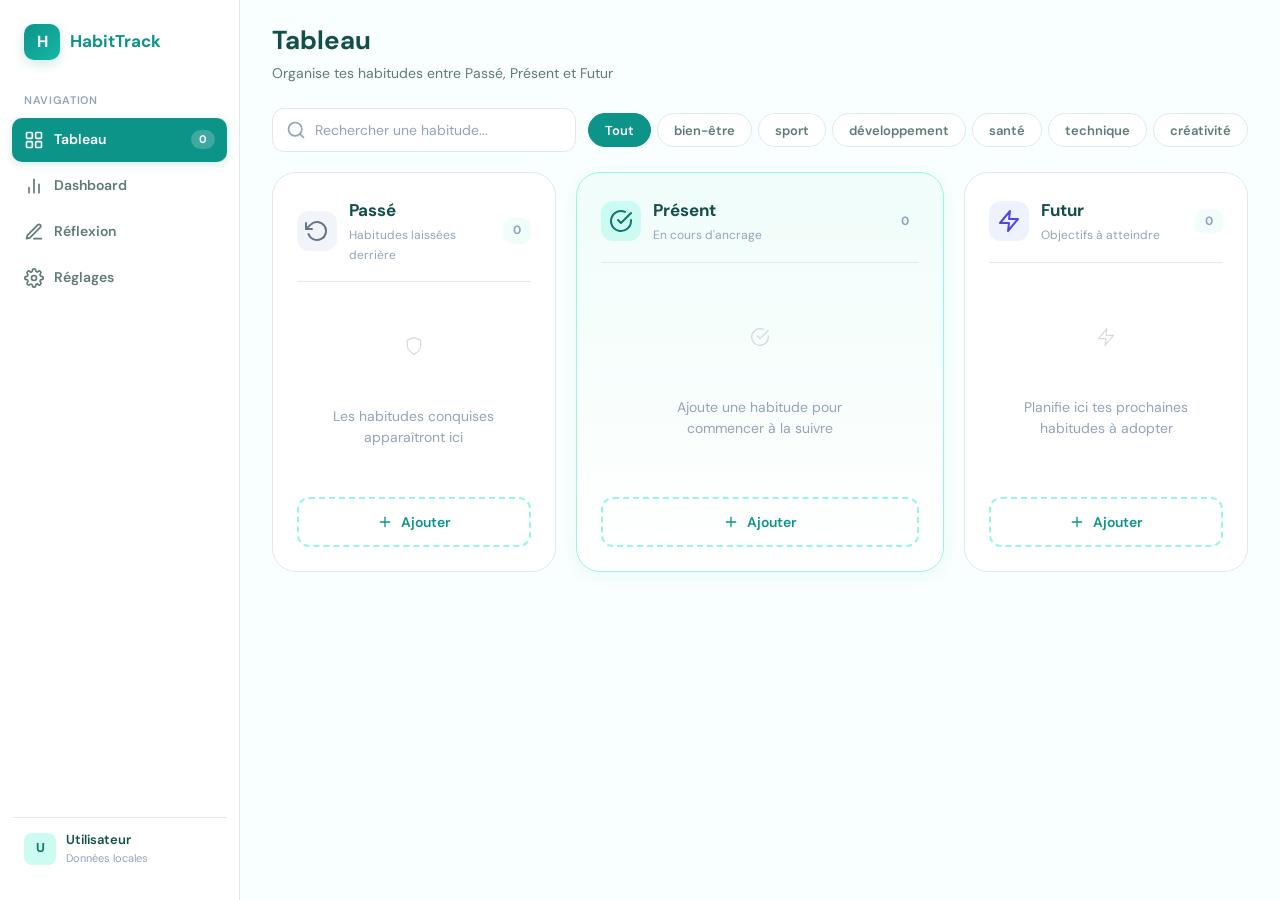
==== commit 4af90dba: "feat: add PWA support with service worker, manifest, and app icons Co-Authored-By: Claude Opus 4.6 <" ====
--- a/index.html
+++ b/index.html
@@ -4,6 +4,8 @@
   <meta charset="UTF-8">
   <meta name="viewport" content="width=device-width, initial-scale=1.0">
   <title>HabitTrack</title>
+  <link rel="manifest" href="manifest.json">
+  <meta name="theme-color" content="#0D9488">
   <link rel="preconnect" href="https://fonts.googleapis.com">
   <link rel="preconnect" href="https://fonts.gstatic.com" crossorigin>
   <link href="https://fonts.googleapis.com/css2?family=DM+Sans:wght@400;500;600;700&display=swap" rel="stylesheet">
@@ -32,5 +34,10 @@
   </div>
   <div class="toast-container" id="toast-container"></div>
   <script type="module" src="js/app.js"></script>
+  <script>
+    if ('serviceWorker' in navigator) {
+      navigator.serviceWorker.register('./sw.js');
+    }
+  </script>
 </body>
 </html>
--- a/css/styles.css
+++ b/css/styles.css
@@ -163,6 +163,18 @@
 .page-header h1 { font-size: 26px; }
 .page-header p { color: var(--text-secondary); font-size: 14px; margin-top: 4px; }
 
+/* ============= BOARD SEARCH & FILTERS ============= */
+.board-toolbar { display: flex; flex-wrap: wrap; align-items: center; gap: 12px; margin-bottom: 20px; }
+.search-wrap { position: relative; flex: 1; min-width: 220px; }
+.search-wrap .i { position: absolute; left: 14px; top: 50%; transform: translateY(-50%); color: var(--text-muted); pointer-events: none; }
+.search-input { width: 100%; padding: 10px 14px 10px 42px; border: 1.5px solid var(--border); border-radius: var(--radius); font-family: var(--font); font-size: 14px; color: var(--text); background: var(--surface); transition: border-color 150ms ease; min-height: 44px; }
+.search-input:focus { outline: none; border-color: var(--primary); box-shadow: 0 0 0 3px rgba(13,148,136,0.1); }
+.search-input::placeholder { color: var(--text-muted); }
+.filter-chips { display: flex; flex-wrap: wrap; gap: 6px; }
+.filter-chip { padding: 7px 16px; border-radius: 20px; border: 1.5px solid var(--border); background: var(--surface); color: var(--text-secondary); font-family: var(--font); font-size: 13px; font-weight: 600; cursor: pointer; transition: all 150ms ease; min-height: 34px; display: inline-flex; align-items: center; }
+.filter-chip:hover { border-color: var(--primary-light); color: var(--primary); background: var(--primary-50); }
+.filter-chip.active { background: var(--primary); color: #FFF; border-color: var(--primary); }
+
 /* ============= BOARD ============= */
 .board { display: grid; grid-template-columns: 1fr 1.3fr 1fr; gap: 20px; }
 .zone { background: var(--surface); border-radius: var(--radius-xl); padding: 24px; border: 1px solid var(--border); min-height: 400px; display: flex; flex-direction: column; transition: box-shadow var(--transition); }
@@ -189,6 +201,8 @@
 .habit-card--future .card-dot { background: var(--future); }
 .card-title { font-weight: 600; font-size: 15px; flex: 1; }
 .card-cat { font-size: 11px; color: var(--primary-dark); background: var(--primary-100); padding: 3px 10px; border-radius: 8px; font-weight: 600; }
+.card-note-indicator { color: var(--text-muted); opacity: 0.6; margin-left: auto; }
+.card-note-indicator:hover { opacity: 1; color: var(--primary); }
 .card-body { margin-bottom: 12px; }
 .streak-row { display: flex; align-items: center; gap: 10px; }
 .streak-label { font-weight: 700; font-size: 14px; color: var(--accent); display: flex; align-items: center; gap: 4px; white-space: nowrap; }
@@ -278,6 +292,7 @@
 .chart-bar { fill: var(--primary-200); transition: fill 150ms ease; }
 .chart-bar:hover { fill: var(--primary); }
 .chart-bar-today { fill: var(--primary); }
+.chart-today-label { fill: var(--primary); font-size: 10px; font-weight: 700; font-family: var(--font); }
 .chart-axis { stroke: var(--border); }
 .chart-grid { stroke: var(--border); stroke-dasharray: 4 4; }
 .chart-label { fill: var(--text-muted); font-size: 11px; font-family: var(--font); }
@@ -362,6 +377,11 @@
 
 /* ============= BOTTOM NAV (MOBILE) ============= */
 .bottom-nav { display: none; }
+
+/* ============= FORM VALIDATION ============= */
+.field-error { border-color: var(--danger) !important; }
+.field-error:focus { box-shadow: 0 0 0 3px rgba(220,38,38,0.1) !important; }
+.error-msg { color: var(--danger); font-size: 12px; font-weight: 600; margin-top: 6px; display: flex; align-items: center; gap: 4px; }
 
 /* ============= ANIMATIONS ============= */
 @keyframes fade-in { from { opacity: 0; } to { opacity: 1; } }
@@ -432,6 +452,10 @@
   .bnav-link.active { color: var(--primary); }
   .bnav-label { line-height: 1; }
 
+  .board-toolbar { flex-direction: column; align-items: stretch; }
+  .search-wrap { min-width: 100%; }
+  .filter-chips { overflow-x: auto; flex-wrap: nowrap; padding-bottom: 4px; }
+
   /* Shift toasts above bottom nav */
   .toast-container { bottom: calc(60px + env(safe-area-inset-bottom, 0px)); }
 }
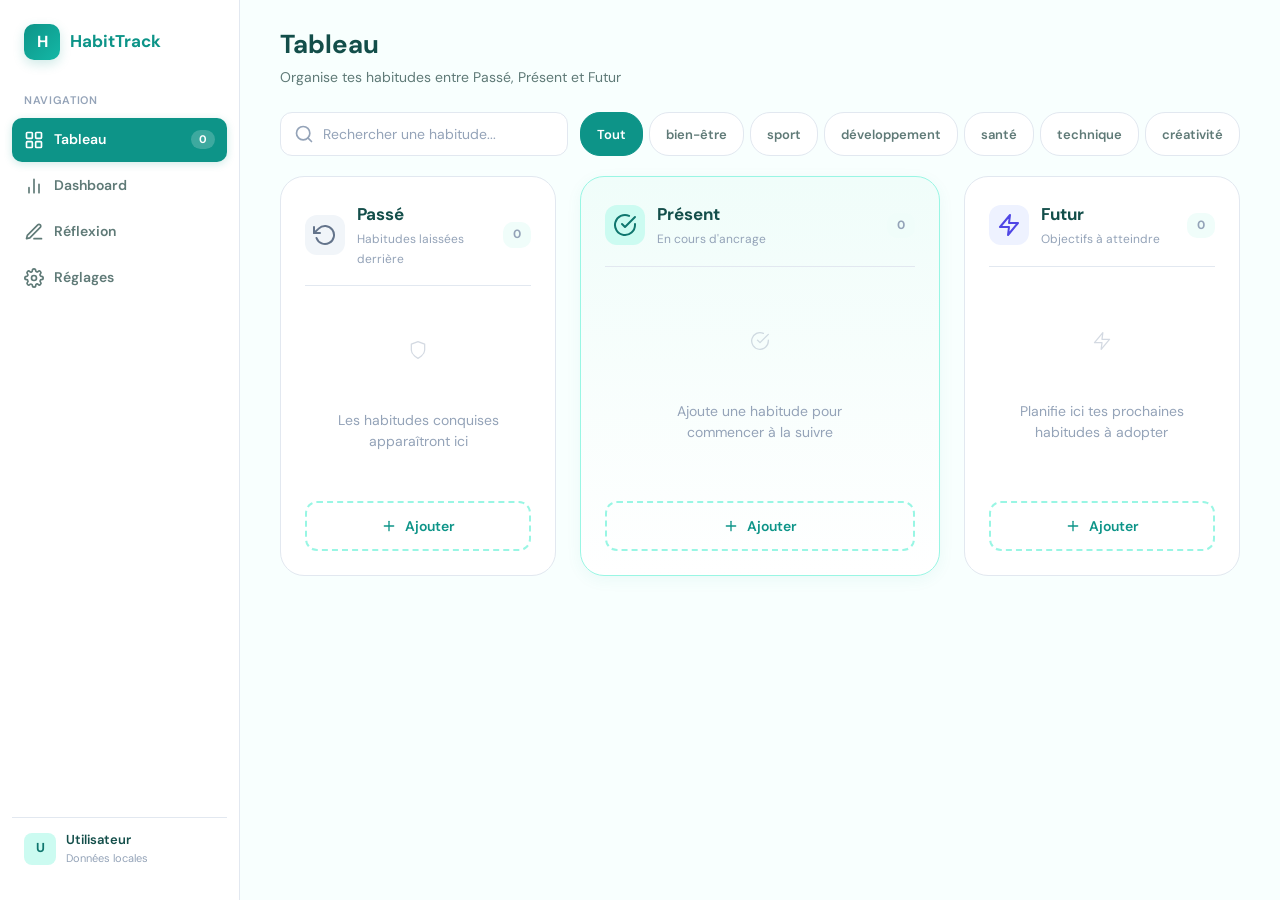
==== commit f7d07824: "feat: HabitTrack v4 — drag & drop, animations, search, mobile UX - Drag & drop cards between zones w" ====
--- a/index.html
+++ b/index.html
@@ -27,10 +27,11 @@
   <link rel="stylesheet" href="css/styles.css">
 </head>
 <body>
+  <a href="#app" class="skip-link">Aller au contenu</a>
   <aside class="sidebar" id="sidebar"></aside>
   <nav class="bottom-nav" id="bottom-nav" aria-label="Navigation mobile"></nav>
   <div class="main-wrap">
-    <main id="app"></main>
+    <main id="app" tabindex="-1"></main>
   </div>
   <div class="toast-container" id="toast-container"></div>
   <script type="module" src="js/app.js"></script>
--- a/css/styles.css
+++ b/css/styles.css
@@ -117,6 +117,10 @@
 *, *::before, *::after { box-sizing: border-box; margin: 0; padding: 0; }
 html { font-size: 16px; -webkit-text-size-adjust: 100%; }
 
+/* ============= SKIP LINK ============= */
+.skip-link { position: absolute; top: -100px; left: 16px; background: var(--primary); color: #FFF; padding: 10px 20px; border-radius: var(--radius); font-weight: 600; font-size: 14px; z-index: 1000; text-decoration: none; transition: top 150ms ease; }
+.skip-link:focus { top: 16px; }
+
 body {
   font-family: var(--font);
   font-size: 1rem;
@@ -124,6 +128,7 @@
   color: var(--text);
   background: var(--bg);
   min-height: 100vh;
+  min-height: 100dvh;
   display: flex;
   -webkit-font-smoothing: antialiased;
 }
@@ -157,8 +162,8 @@
 .sidebar-user-detail { font-size: 11px; }
 
 /* ============= MAIN ============= */
-.main-wrap { flex: 1; margin-left: var(--sidebar-w); min-height: 100vh; }
-#app { padding: 24px 32px 48px; max-width: 1100px; animation: fade-in 200ms ease; }
+.main-wrap { flex: 1; margin-left: var(--sidebar-w); min-height: 100vh; min-height: 100dvh; }
+#app { padding: 28px 40px 48px; max-width: 1400px; margin-inline: auto; animation: fade-in 200ms ease; }
 .page-header { margin-bottom: 24px; }
 .page-header h1 { font-size: 26px; }
 .page-header p { color: var(--text-secondary); font-size: 14px; margin-top: 4px; }
@@ -171,12 +176,13 @@
 .search-input:focus { outline: none; border-color: var(--primary); box-shadow: 0 0 0 3px rgba(13,148,136,0.1); }
 .search-input::placeholder { color: var(--text-muted); }
 .filter-chips { display: flex; flex-wrap: wrap; gap: 6px; }
-.filter-chip { padding: 7px 16px; border-radius: 20px; border: 1.5px solid var(--border); background: var(--surface); color: var(--text-secondary); font-family: var(--font); font-size: 13px; font-weight: 600; cursor: pointer; transition: all 150ms ease; min-height: 34px; display: inline-flex; align-items: center; }
+.filter-chip { padding: 7px 16px; border-radius: 20px; border: 1.5px solid var(--border); background: var(--surface); color: var(--text-secondary); font-family: var(--font); font-size: 13px; font-weight: 600; cursor: pointer; transition: all 150ms ease; min-height: 44px; display: inline-flex; align-items: center; }
 .filter-chip:hover { border-color: var(--primary-light); color: var(--primary); background: var(--primary-50); }
 .filter-chip.active { background: var(--primary); color: #FFF; border-color: var(--primary); }
+.filter-select { display: none; }
 
 /* ============= BOARD ============= */
-.board { display: grid; grid-template-columns: 1fr 1.3fr 1fr; gap: 20px; }
+.board { display: grid; grid-template-columns: 1fr 1.3fr 1fr; gap: 24px; }
 .zone { background: var(--surface); border-radius: var(--radius-xl); padding: 24px; border: 1px solid var(--border); min-height: 400px; display: flex; flex-direction: column; transition: box-shadow var(--transition); }
 .zone:hover { box-shadow: var(--shadow); }
 .zone--present { border-color: var(--border-teal); box-shadow: var(--shadow); background: linear-gradient(180deg, var(--primary-50) 0%, var(--surface) 100%); }
@@ -222,6 +228,21 @@
 .card-btn--del { margin-left: auto; }
 .card-btn--del:hover { border-color: var(--danger); color: var(--danger); background: var(--danger-light); }
 .card-btn:focus-visible { outline: 2px solid var(--primary); outline-offset: 2px; }
+
+/* ============= CARD MENU (mobile) ============= */
+.card-menu-btn { display: none; }
+.card-menu { display: none; }
+
+/* ============= DRAG & DROP ============= */
+.habit-card[draggable="true"] { cursor: grab; }
+.habit-card[draggable="true"]:active { cursor: grabbing; }
+.habit-card.dragging { opacity: 0.4; transform: scale(0.97); }
+.zone.drag-over { border-style: dashed; border-width: 2px; }
+.zone--past.drag-over { border-color: var(--past); background: var(--past-light); }
+.zone--present.drag-over { border-color: var(--present); background: var(--present-light); }
+.zone--future.drag-over { border-color: var(--future); background: var(--future-light); }
+.drop-indicator { padding: 16px; text-align: center; color: var(--text-muted); font-size: 13px; font-weight: 600; border: 2px dashed var(--border); border-radius: var(--radius); margin-top: 8px; display: none; }
+.zone.drag-over .drop-indicator { display: block; }
 
 /* ============= EMPTY STATE ============= */
 .empty-state { flex: 1; display: flex; flex-direction: column; align-items: center; justify-content: center; padding: 32px 16px; text-align: center; }
@@ -319,7 +340,7 @@
 /* ============= WEEKLY ============= */
 .weekly-wrap { max-width: 760px; }
 .week-nav { display: flex; align-items: center; gap: 12px; margin-bottom: 24px; }
-.week-nav-btn { width: 40px; height: 40px; border-radius: 10px; border: 1px solid var(--border); background: var(--surface); color: var(--text-secondary); cursor: pointer; display: flex; align-items: center; justify-content: center; transition: all var(--transition); font-family: var(--font); }
+.week-nav-btn { width: 44px; height: 44px; border-radius: 10px; border: 1px solid var(--border); background: var(--surface); color: var(--text-secondary); cursor: pointer; display: flex; align-items: center; justify-content: center; transition: all var(--transition); font-family: var(--font); }
 .week-nav-btn:hover { background: var(--primary-50); color: var(--primary); border-color: var(--primary-light); }
 .week-current { font-weight: 700; font-size: 15px; padding: 8px 18px; background: var(--primary-50); border-radius: 10px; color: var(--primary-dark); border: 1px solid var(--border-teal); }
 .reminder { background: linear-gradient(135deg, var(--primary-100), var(--future-light)); border: 1px solid var(--border-teal); border-radius: var(--radius); padding: 14px 20px; margin-bottom: 24px; display: flex; align-items: center; gap: 10px; font-size: 14px; font-weight: 600; color: var(--primary-dark); }
@@ -359,7 +380,8 @@
 .theme-swatch { width: 100%; height: 40px; border-radius: 8px; margin-bottom: 10px; border: 1px solid var(--border); }
 .cat-tags { display: flex; flex-wrap: wrap; gap: 8px; }
 .cat-tag { display: inline-flex; align-items: center; gap: 6px; padding: 8px 14px; background: var(--primary-50); border: 1px solid var(--border-teal); border-radius: 24px; font-size: 13px; font-weight: 600; color: var(--primary-dark); }
-.cat-tag-remove { width: 18px; height: 18px; border-radius: 50%; background: var(--primary-100); border: none; color: var(--primary-dark); font-size: 11px; cursor: pointer; display: flex; align-items: center; justify-content: center; transition: all 150ms ease; font-family: var(--font); }
+.cat-tag-remove { width: 24px; height: 24px; border-radius: 50%; background: var(--primary-100); border: none; color: var(--primary-dark); font-size: 12px; cursor: pointer; display: flex; align-items: center; justify-content: center; transition: all 150ms ease; font-family: var(--font); position: relative; }
+.cat-tag-remove::before { content: ''; position: absolute; inset: -10px; }
 .cat-tag-remove:hover { background: var(--danger-light); color: var(--danger); }
 .add-tag-btn { display: inline-flex; align-items: center; gap: 4px; padding: 8px 14px; background: transparent; border: 1.5px dashed var(--border-teal); border-radius: 24px; font-size: 13px; font-weight: 600; color: var(--primary); cursor: pointer; font-family: var(--font); }
 .add-tag-btn:hover { background: var(--primary-100); }
@@ -389,14 +411,36 @@
 @keyframes toast-in { from { opacity: 0; transform: translateY(12px); } to { opacity: 1; transform: translateY(0); } }
 @keyframes toast-out { from { opacity: 1; transform: translateY(0); } to { opacity: 0; transform: translateY(12px); } }
 
+/* Page transition */
+@keyframes page-enter { from { opacity: 0; transform: translateY(8px); } to { opacity: 1; transform: translateY(0); } }
+.page-enter { animation: page-enter 250ms ease; }
+
+/* Card stagger */
+@keyframes card-enter { from { opacity: 0; transform: translateY(12px); } to { opacity: 1; transform: translateY(0); } }
+.card-stagger { opacity: 0; animation: card-enter 300ms ease forwards; }
+
+/* Check-in bounce */
+@keyframes check-bounce { 0% { transform: scale(1); } 40% { transform: scale(1.25); } 100% { transform: scale(1); } }
+.check-ring.bounce { animation: check-bounce 350ms ease; }
+
+/* Streak milestone shimmer */
+@keyframes shimmer { 0% { background-position: -200px 0; } 100% { background-position: 200px 0; } }
+.streak-fill.milestone { background: linear-gradient(90deg, var(--primary-200), var(--primary), var(--accent), var(--primary)); background-size: 400px 100%; animation: shimmer 2s ease infinite; }
+
 @media (prefers-reduced-motion: reduce) {
   *, *::before, *::after { transition-duration: 0.01ms !important; animation-duration: 0.01ms !important; }
   .habit-card:hover, .check-ring:hover { transform: none; }
-}
+  .card-stagger { opacity: 1; }
+  .streak-fill.milestone { animation: none; }
+}
+
+/* ============= SCREEN READER ONLY ============= */
+.sr-only { position: absolute; width: 1px; height: 1px; padding: 0; margin: -1px; overflow: hidden; clip: rect(0,0,0,0); white-space: nowrap; border: 0; }
 
 /* ============= RESPONSIVE ============= */
 @media (max-width: 1024px) {
-  .board { grid-template-columns: 1fr; gap: 16px; }
+  .board { grid-template-columns: 1fr 1fr; gap: 16px; }
+  .board .zone--present { grid-column: 1 / -1; }
   .zone { min-height: auto; }
   .dash-stats { grid-template-columns: repeat(2, 1fr); }
   .dash-grid { grid-template-columns: 1fr; }
@@ -452,9 +496,102 @@
   .bnav-link.active { color: var(--primary); }
   .bnav-label { line-height: 1; }
 
-  .board-toolbar { flex-direction: column; align-items: stretch; }
-  .search-wrap { min-width: 100%; }
-  .filter-chips { overflow-x: auto; flex-wrap: nowrap; padding-bottom: 4px; }
+  /* Filter: select instead of chips */
+  .board-toolbar { flex-direction: row; align-items: center; gap: 8px; }
+  .search-wrap { min-width: 0; }
+  .filter-chips { display: none; }
+  .filter-select {
+    display: block;
+    padding: 10px 14px;
+    border: 1.5px solid var(--border);
+    border-radius: var(--radius);
+    font-family: var(--font);
+    font-size: 13px;
+    font-weight: 600;
+    color: var(--text);
+    background: var(--surface);
+    min-height: 44px;
+    flex-shrink: 0;
+  }
+  .filter-select:focus { outline: none; border-color: var(--primary); }
+
+  /* Compact board zones */
+  .board { grid-template-columns: 1fr; gap: 12px; }
+  .board .zone--present { grid-column: auto; }
+  .zone { padding: 14px; border-radius: var(--radius-lg); min-height: auto; }
+  .zone-head { margin-bottom: 12px; padding-bottom: 10px; gap: 10px; }
+  .zone-icon { width: 32px; height: 32px; border-radius: 8px; }
+  .zone-icon .i-lg { width: 18px; height: 18px; }
+  .zone-title { font-size: 15px; }
+  .zone-sub { display: none; }
+  .zone-count { font-size: 11px; padding: 2px 8px; }
+  .board-cards { gap: 8px; }
+
+  /* Compact habit cards — hide full actions, show menu button */
+  .habit-card { padding: 10px 12px; position: relative; z-index: 0; }
+  .habit-card:has(.card-menu.open) { z-index: 10; }
+  .habit-card[draggable="true"] { cursor: default; }
+  .card-top { gap: 6px; margin-bottom: 6px; }
+  .card-title { font-size: 13px; }
+  .card-cat { font-size: 10px; padding: 2px 7px; }
+  .card-body { margin-bottom: 0; }
+  .meta-text { font-size: 12px; }
+  .streak-row { gap: 6px; }
+  .streak-label { font-size: 12px; }
+  .streak-target { font-size: 10px; }
+  .check-ring { width: 44px; height: 44px; }
+  .check-ring svg { width: 20px; height: 20px; }
+  .card-actions { display: none; }
+  .card-menu-btn {
+    display: flex;
+    align-items: center;
+    justify-content: center;
+    width: 44px;
+    height: 44px;
+    border: none;
+    background: none;
+    color: var(--text-muted);
+    cursor: pointer;
+    border-radius: 6px;
+    flex-shrink: 0;
+    padding: 0;
+    margin: -8px -8px -8px auto;
+  }
+  .card-menu-btn:hover { background: var(--surface-alt); color: var(--text); }
+  .card-menu {
+    display: none;
+    position: absolute;
+    top: 8px;
+    right: 8px;
+    background: var(--surface);
+    border: 1px solid var(--border);
+    border-radius: var(--radius);
+    box-shadow: var(--shadow-lg);
+    z-index: 50;
+    overflow: hidden;
+    min-width: 160px;
+  }
+  .card-menu.open { display: flex; flex-direction: column; }
+  .card-menu-item {
+    display: flex;
+    align-items: center;
+    gap: 8px;
+    padding: 12px 14px;
+    border: none;
+    background: none;
+    font-family: var(--font);
+    font-size: 13px;
+    font-weight: 500;
+    color: var(--text);
+    cursor: pointer;
+    text-align: left;
+    min-height: 44px;
+  }
+  .card-menu-item:hover { background: var(--primary-50); }
+  .card-menu-item--del { color: var(--danger); }
+  .card-menu-item--del:hover { background: var(--danger-light); }
+  .card-note-indicator { display: none; }
+  .zone-add { padding: 10px; min-height: 44px; font-size: 13px; margin-top: 8px; }
 
   /* Shift toasts above bottom nav */
   .toast-container { bottom: calc(60px + env(safe-area-inset-bottom, 0px)); }
